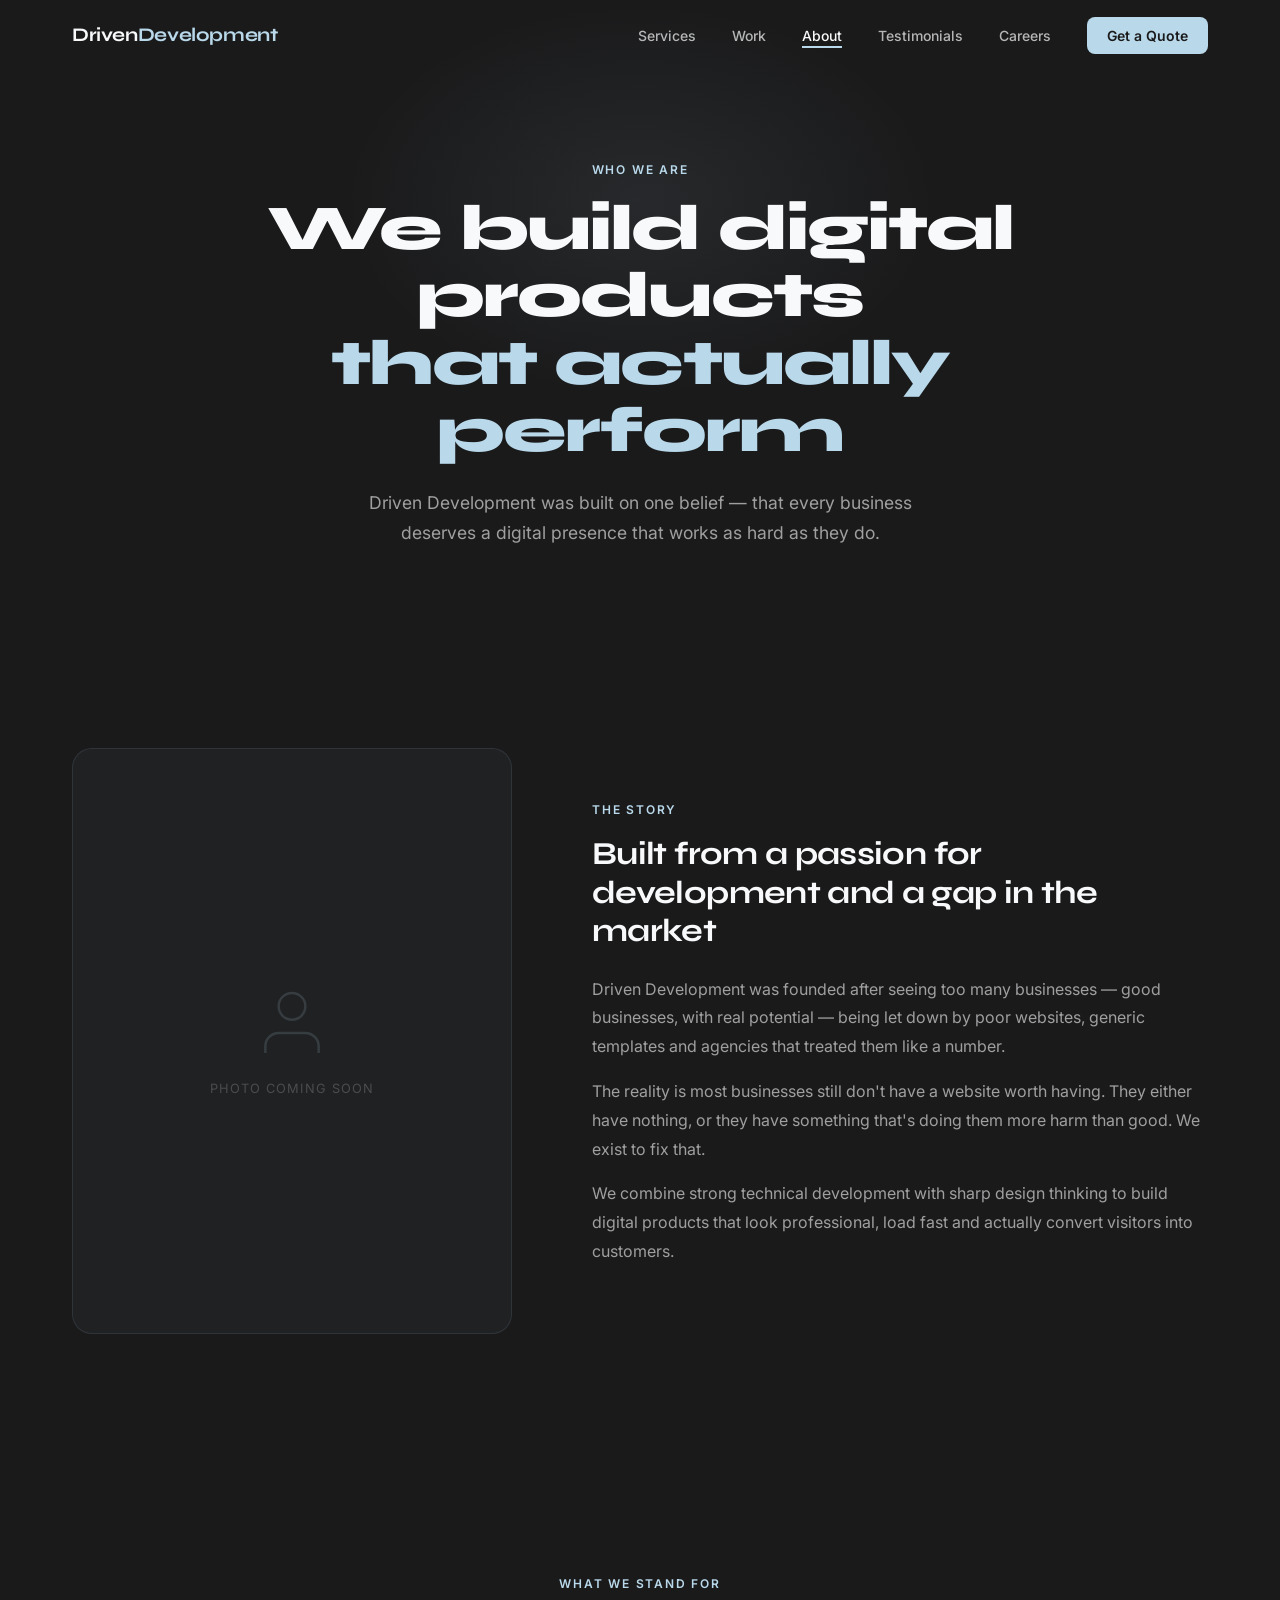
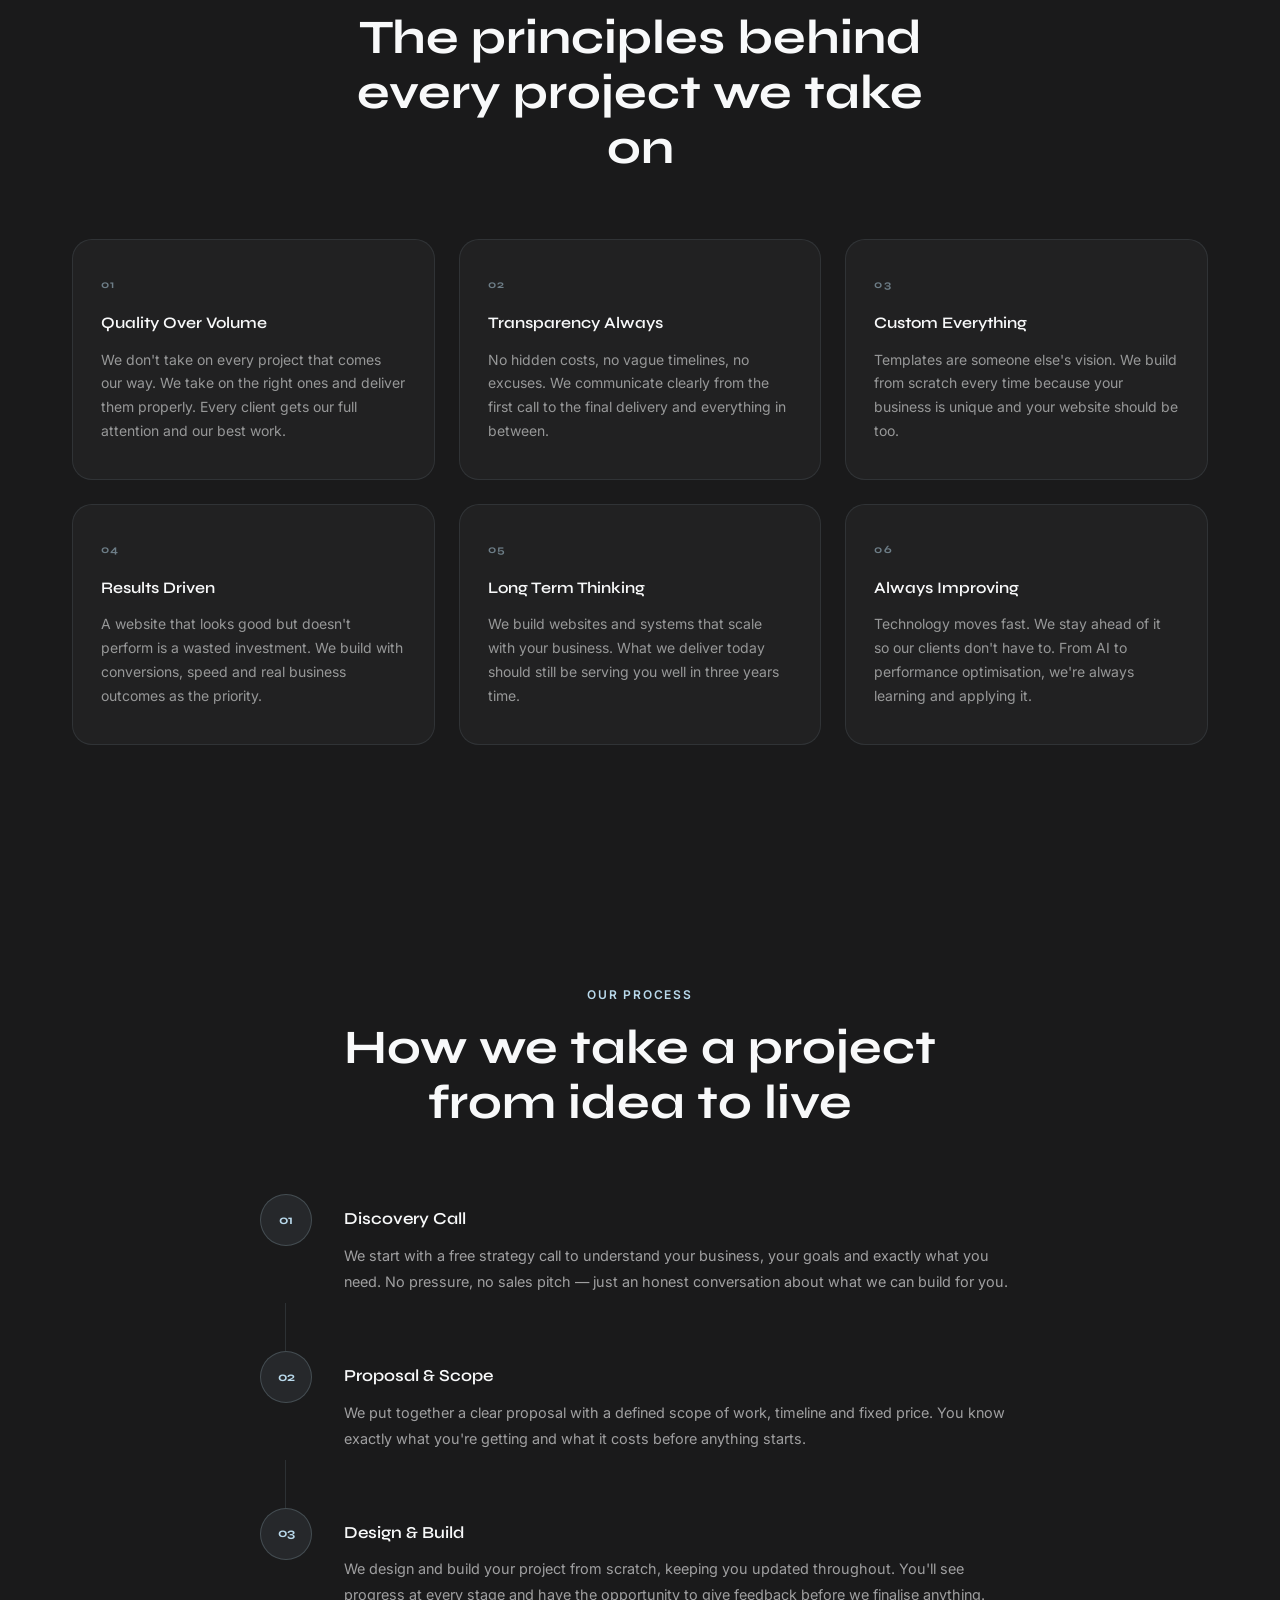
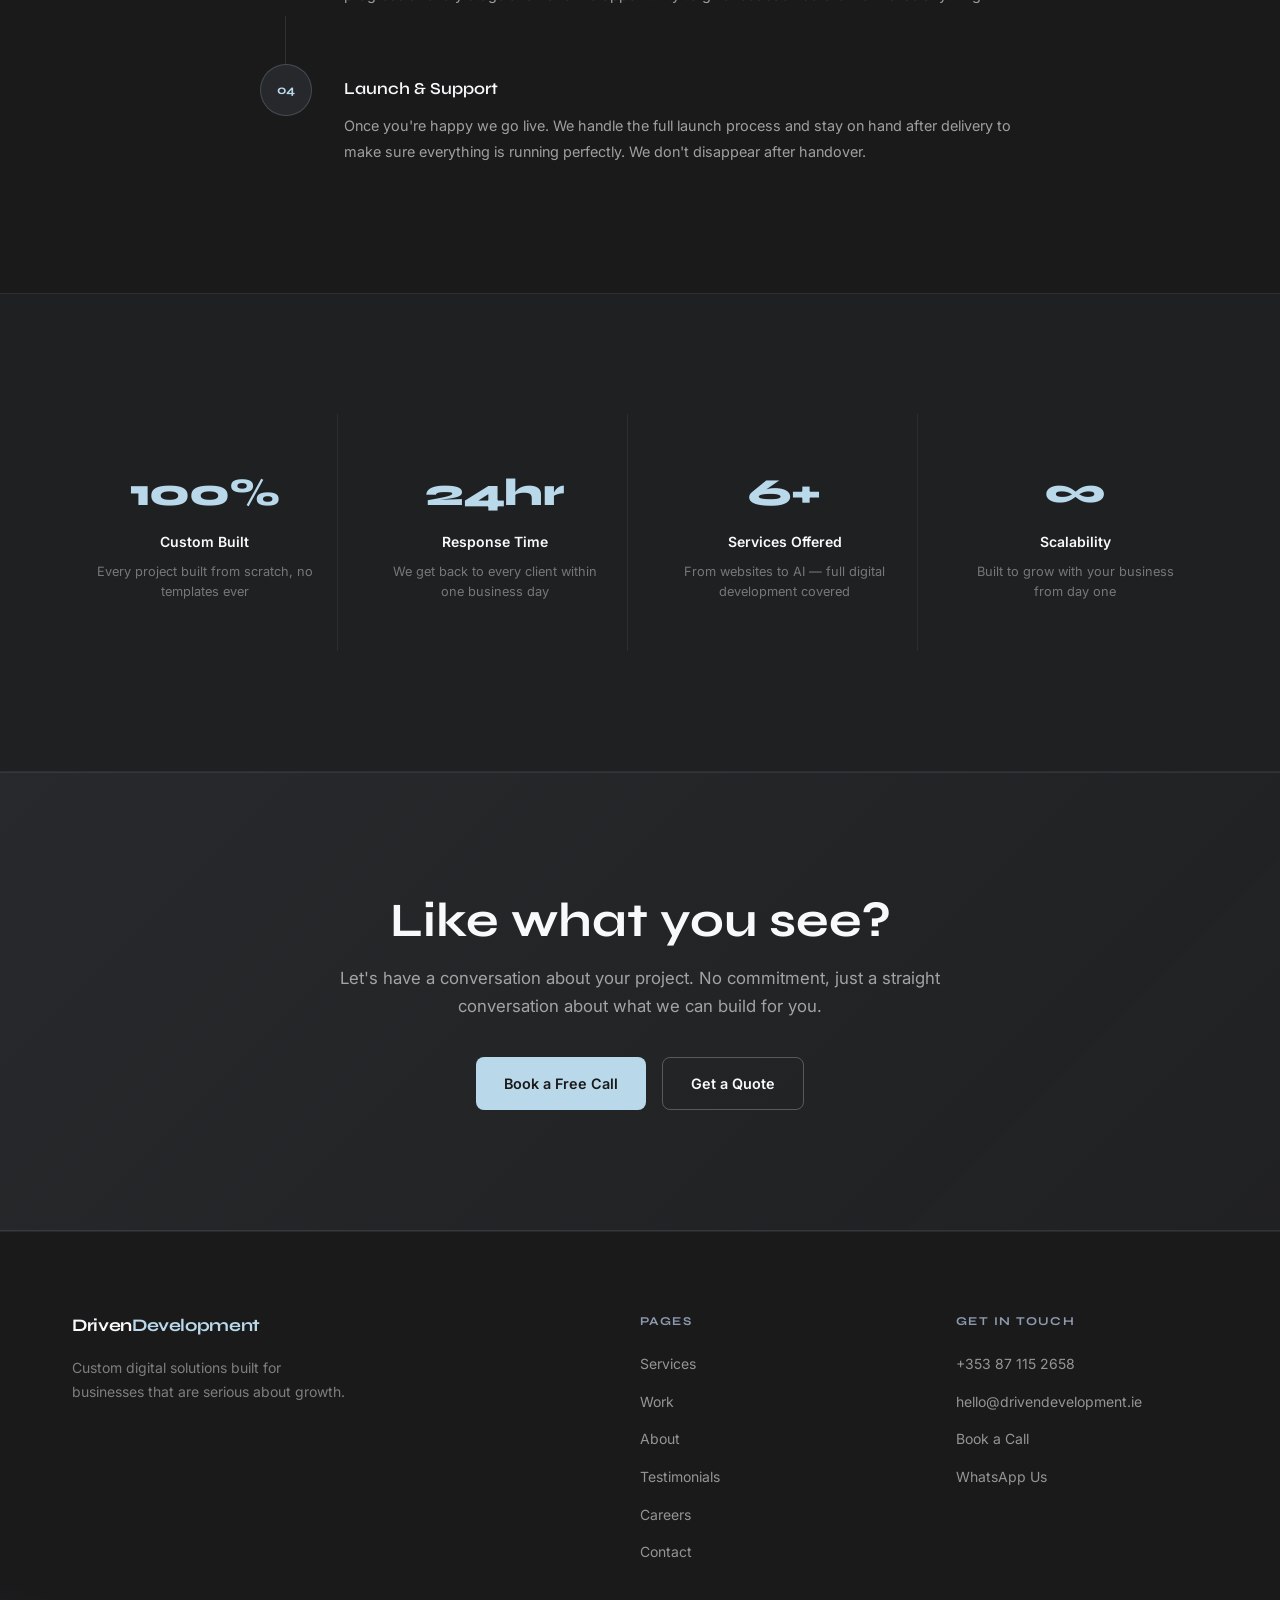
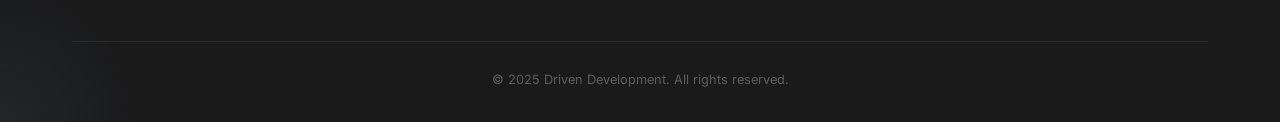
==== pages/about.html @ 858a8270 "Add all inner pages — services, work, about, testimonials, careers, contact" ====
<!DOCTYPE html>
<html lang="en">
<head>
  <meta charset="UTF-8" />
  <meta name="viewport" content="width=device-width, initial-scale=1.0" />
  <meta name="description" content="About Driven Development — Who we are, what we stand for and how we work." />
  <title>About — Driven Development</title>
  <link rel="stylesheet" href="../style.css" />
  <link rel="stylesheet" href="../pages/pages.css" />
  <link rel="preconnect" href="https://fonts.googleapis.com" />
  <link rel="preconnect" href="https://fonts.gstatic.com" crossorigin />
  <link href="https://fonts.googleapis.com/css2?family=Inter:wght@300;400;500;600;700;800;900&family=Syne:wght@400;500;600;700;800&display=swap" rel="stylesheet" />
</head>
<body>

  <!-- NAVIGATION -->
  <nav class="nav" id="nav">
    <div class="nav__inner">
      <a href="../index.html" class="nav__logo">
        <span class="logo__driven">Driven</span><span class="logo__dev">Development</span>
      </a>
      <ul class="nav__links" id="navLinks">
        <li><a href="services.html">Services</a></li>
        <li><a href="work.html">Work</a></li>
        <li><a href="about.html" class="nav__active">About</a></li>
        <li><a href="testimonials.html">Testimonials</a></li>
        <li><a href="careers.html">Careers</a></li>
        <li><a href="contact.html" class="nav__cta">Get a Quote</a></li>
      </ul>
      <button class="nav__burger" id="burger" aria-label="Open menu">
        <span></span><span></span><span></span>
      </button>
    </div>
  </nav>

  <!-- PAGE HERO -->
  <section class="page-hero">
    <div class="container">
      <div class="page-hero__inner">
        <p class="section__label">Who We Are</p>
        <h1 class="page-hero__title">We build digital products<br /><span class="hero__accent">that actually perform</span></h1>
        <p class="page-hero__sub">Driven Development was built on one belief — that every business deserves a digital presence that works as hard as they do.</p>
      </div>
    </div>
  </section>

  <!-- STORY SECTION -->
  <section class="about-story section">
    <div class="container">
      <div class="about-story__inner">
        <div class="about-story__left">
          <div class="about-story__photo">
            <div class="about-photo__placeholder">
              <svg viewBox="0 0 24 24" fill="none" stroke="currentColor" stroke-width="0.75"><path d="M20 21v-2a4 4 0 0 0-4-4H8a4 4 0 0 0-4 4v2"/><circle cx="12" cy="7" r="4"/></svg>
              <span>Photo Coming Soon</span>
            </div>
          </div>
        </div>
        <div class="about-story__right">
          <p class="section__label">The Story</p>
          <h2 class="about-story__title">Built from a passion for development and a gap in the market</h2>
          <p class="about-story__body">Driven Development was founded after seeing too many businesses — good businesses, with real potential — being let down by poor websites, generic templates and agencies that treated them like a number.</p>
          <p class="about-story__body">The reality is most businesses still don't have a website worth having. They either have nothing, or they have something that's doing them more harm than good. We exist to fix that.</p>
          <p class="about-story__body">We combine strong technical development with sharp design thinking to build digital products that look professional, load fast and actually convert visitors into customers.</p>
        </div>
      </div>
    </div>
  </section>

  <!-- VALUES -->
  <section class="about-values section">
    <div class="container">
      <div class="section__header">
        <p class="section__label">What We Stand For</p>
        <h2 class="section__title">The principles behind every project we take on</h2>
      </div>
      <div class="values__grid">
        <div class="value__card">
          <div class="value__num">01</div>
          <h3>Quality Over Volume</h3>
          <p>We don't take on every project that comes our way. We take on the right ones and deliver them properly. Every client gets our full attention and our best work.</p>
        </div>
        <div class="value__card">
          <div class="value__num">02</div>
          <h3>Transparency Always</h3>
          <p>No hidden costs, no vague timelines, no excuses. We communicate clearly from the first call to the final delivery and everything in between.</p>
        </div>
        <div class="value__card">
          <div class="value__num">03</div>
          <h3>Custom Everything</h3>
          <p>Templates are someone else's vision. We build from scratch every time because your business is unique and your website should be too.</p>
        </div>
        <div class="value__card">
          <div class="value__num">04</div>
          <h3>Results Driven</h3>
          <p>A website that looks good but doesn't perform is a wasted investment. We build with conversions, speed and real business outcomes as the priority.</p>
        </div>
        <div class="value__card">
          <div class="value__num">05</div>
          <h3>Long Term Thinking</h3>
          <p>We build websites and systems that scale with your business. What we deliver today should still be serving you well in three years time.</p>
        </div>
        <div class="value__card">
          <div class="value__num">06</div>
          <h3>Always Improving</h3>
          <p>Technology moves fast. We stay ahead of it so our clients don't have to. From AI to performance optimisation, we're always learning and applying it.</p>
        </div>
      </div>
    </div>
  </section>

  <!-- HOW WE WORK -->
  <section class="how-we-work section">
    <div class="container">
      <div class="section__header">
        <p class="section__label">Our Process</p>
        <h2 class="section__title">How we take a project from idea to live</h2>
      </div>
      <div class="process__steps">
        <div class="process__step">
          <div class="process__step-num">01</div>
          <div class="process__step-content">
            <h3>Discovery Call</h3>
            <p>We start with a free strategy call to understand your business, your goals and exactly what you need. No pressure, no sales pitch — just an honest conversation about what we can build for you.</p>
          </div>
        </div>
        <div class="process__connector"></div>
        <div class="process__step">
          <div class="process__step-num">02</div>
          <div class="process__step-content">
            <h3>Proposal & Scope</h3>
            <p>We put together a clear proposal with a defined scope of work, timeline and fixed price. You know exactly what you're getting and what it costs before anything starts.</p>
          </div>
        </div>
        <div class="process__connector"></div>
        <div class="process__step">
          <div class="process__step-num">03</div>
          <div class="process__step-content">
            <h3>Design & Build</h3>
            <p>We design and build your project from scratch, keeping you updated throughout. You'll see progress at every stage and have the opportunity to give feedback before we finalise anything.</p>
          </div>
        </div>
        <div class="process__connector"></div>
        <div class="process__step">
          <div class="process__step-num">04</div>
          <div class="process__step-content">
            <h3>Launch & Support</h3>
            <p>Once you're happy we go live. We handle the full launch process and stay on hand after delivery to make sure everything is running perfectly. We don't disappear after handover.</p>
          </div>
        </div>
      </div>
    </div>
  </section>

  <!-- STATS -->
  <section class="about-stats section">
    <div class="container">
      <div class="stats__grid">
        <div class="stat__card">
          <div class="stat__num">100%</div>
          <div class="stat__label">Custom Built</div>
          <p>Every project built from scratch, no templates ever</p>
        </div>
        <div class="stat__card">
          <div class="stat__num">24hr</div>
          <div class="stat__label">Response Time</div>
          <p>We get back to every client within one business day</p>
        </div>
        <div class="stat__card">
          <div class="stat__num">6+</div>
          <div class="stat__label">Services Offered</div>
          <p>From websites to AI — full digital development covered</p>
        </div>
        <div class="stat__card">
          <div class="stat__num">∞</div>
          <div class="stat__label">Scalability</div>
          <p>Built to grow with your business from day one</p>
        </div>
      </div>
    </div>
  </section>

  <!-- CTA BANNER -->
  <section class="cta-banner">
    <div class="container">
      <div class="cta-banner__inner">
        <h2>Like what you see?</h2>
        <p>Let's have a conversation about your project. No commitment, just a straight conversation about what we can build for you.</p>
        <div class="cta-banner__actions">
          <a href="https://calendly.com/callumbyrne250906/strategy-call" target="_blank" class="btn btn--primary">Book a Free Call</a>
          <a href="contact.html" class="btn btn--ghost">Get a Quote</a>
        </div>
      </div>
    </div>
  </section>

  <!-- FOOTER -->
  <footer class="footer">
    <div class="container">
      <div class="footer__inner">
        <div class="footer__brand">
          <a href="../index.html" class="nav__logo">
            <span class="logo__driven">Driven</span><span class="logo__dev">Development</span>
          </a>
          <p>Custom digital solutions built for businesses that are serious about growth.</p>
        </div>
        <div class="footer__links">
          <h4>Pages</h4>
          <ul>
            <li><a href="services.html">Services</a></li>
            <li><a href="work.html">Work</a></li>
            <li><a href="about.html">About</a></li>
            <li><a href="testimonials.html">Testimonials</a></li>
            <li><a href="careers.html">Careers</a></li>
            <li><a href="contact.html">Contact</a></li>
          </ul>
        </div>
        <div class="footer__contact">
          <h4>Get In Touch</h4>
          <ul>
            <li><a href="tel:+353871152658">+353 87 115 2658</a></li>
            <li><a href="mailto:hello@drivendevelopment.ie">hello@drivendevelopment.ie</a></li>
            <li><a href="https://calendly.com/callumbyrne250906/strategy-call" target="_blank">Book a Call</a></li>
            <li><a href="https://wa.me/353871152658" target="_blank">WhatsApp Us</a></li>
          </ul>
        </div>
      </div>
      <div class="footer__bottom">
        <p>© 2025 Driven Development. All rights reserved.</p>
      </div>
    </div>
  </footer>

  <script src="../script.js"></script>
  <script src="../pages/pages.js"></script>
</body>
</html>
---- style.css ----
/* ============================================
   DRIVEN DEVELOPMENT — MAIN STYLESHEET
   ============================================ */

/* --- RESET & BASE --- */
*, *::before, *::after {
  margin: 0;
  padding: 0;
  box-sizing: border-box;
}

:root {
  --carbon: #1A1A1B;
  --pale-sky: #B9D9EB;
  --lavender: #8E9AAF;
  --cream: #F2E8CF;
  --snow: #F8F9FA;
  --font-main: 'Inter', sans-serif;
  --font-display: 'Syne', sans-serif;
  --transition: 0.3s ease;
  --radius: 12px;
  --radius-lg: 20px;
}

html {
  scroll-behavior: smooth;
  font-size: 16px;
}

body {
  font-family: var(--font-main);
  background-color: var(--carbon);
  color: var(--snow);
  overflow-x: hidden;
  line-height: 1.6;
}

a {
  text-decoration: none;
  color: inherit;
}

ul {
  list-style: none;
}

img {
  max-width: 100%;
  display: block;
}

/* --- UTILITY --- */
.container {
  max-width: 1200px;
  margin: 0 auto;
  padding: 0 2rem;
}

.section {
  padding: 120px 0;
}

.section__header {
  text-align: center;
  margin-bottom: 64px;
}

.section__label {
  font-family: var(--font-main);
  font-size: 0.75rem;
  font-weight: 600;
  letter-spacing: 0.15em;
  text-transform: uppercase;
  color: var(--pale-sky);
  margin-bottom: 16px;
}

.section__title {
  font-family: var(--font-display);
  font-size: clamp(2rem, 4vw, 3rem);
  font-weight: 700;
  color: var(--snow);
  max-width: 640px;
  margin: 0 auto;
  line-height: 1.15;
}

/* --- BUTTONS --- */
.btn {
  display: inline-flex;
  align-items: center;
  gap: 8px;
  padding: 14px 28px;
  border-radius: 8px;
  font-family: var(--font-main);
  font-size: 0.9rem;
  font-weight: 600;
  cursor: pointer;
  transition: all var(--transition);
  border: none;
  white-space: nowrap;
}

.btn--primary {
  background: var(--pale-sky);
  color: var(--carbon);
}

.btn--primary:hover {
  background: var(--snow);
  transform: translateY(-2px);
}

.btn--ghost {
  background: transparent;
  color: var(--snow);
  border: 1.5px solid rgba(248, 249, 250, 0.25);
}

.btn--ghost:hover {
  border-color: var(--pale-sky);
  color: var(--pale-sky);
  transform: translateY(-2px);
}

/* ============================================
   NAVIGATION
   ============================================ */
.nav {
  position: fixed;
  top: 0;
  left: 0;
  right: 0;
  z-index: 1000;
  padding: 20px 0;
  transition: all var(--transition);
}

.nav.scrolled {
  background: rgba(26, 26, 27, 0.92);
  backdrop-filter: blur(20px);
  -webkit-backdrop-filter: blur(20px);
  border-bottom: 1px solid rgba(185, 217, 235, 0.08);
  padding: 14px 0;
}

.nav__inner {
  max-width: 1200px;
  margin: 0 auto;
  padding: 0 2rem;
  display: flex;
  align-items: center;
  justify-content: space-between;
}

.nav__logo {
  font-family: var(--font-display);
  font-size: 1.2rem;
  font-weight: 700;
  letter-spacing: -0.02em;
}

.logo__driven {
  color: var(--snow);
}

.logo__dev {
  color: var(--pale-sky);
}

.nav__links {
  display: flex;
  align-items: center;
  gap: 36px;
}

.nav__links a {
  font-size: 0.875rem;
  font-weight: 500;
  color: rgba(248, 249, 250, 0.7);
  transition: color var(--transition);
  position: relative;
}

.nav__links a::after {
  content: '';
  position: absolute;
  bottom: -4px;
  left: 0;
  width: 0;
  height: 1.5px;
  background: var(--pale-sky);
  transition: width var(--transition);
}

.nav__links a:hover {
  color: var(--snow);
}

.nav__links a:hover::after {
  width: 100%;
}

.nav__cta {
  background: var(--pale-sky) !important;
  color: var(--carbon) !important;
  padding: 10px 20px;
  border-radius: 8px;
  font-weight: 600 !important;
}

.nav__cta::after {
  display: none !important;
}

.nav__cta:hover {
  background: var(--snow) !important;
  color: var(--carbon) !important;
}

.nav__burger {
  display: none;
  flex-direction: column;
  gap: 5px;
  background: none;
  border: none;
  cursor: pointer;
  padding: 4px;
}

.nav__burger span {
  display: block;
  width: 24px;
  height: 2px;
  background: var(--snow);
  transition: all var(--transition);
  border-radius: 2px;
}

/* ============================================
   HERO
   ============================================ */
.hero {
  min-height: 100vh;
  display: grid;
  grid-template-columns: 1fr 1fr;
  align-items: center;
  gap: 80px;
  max-width: 1200px;
  margin: 0 auto;
  padding: 140px 2rem 100px;
}

.hero__tag {
  display: inline-flex;
  align-items: center;
  gap: 8px;
  font-size: 0.75rem;
  font-weight: 600;
  letter-spacing: 0.12em;
  text-transform: uppercase;
  color: var(--pale-sky);
  background: rgba(185, 217, 235, 0.08);
  border: 1px solid rgba(185, 217, 235, 0.2);
  padding: 8px 16px;
  border-radius: 100px;
  margin-bottom: 28px;
}

.hero__heading {
  font-family: var(--font-display);
  font-size: clamp(3rem, 6vw, 5.5rem);
  font-weight: 800;
  line-height: 1.0;
  letter-spacing: -0.03em;
  color: var(--snow);
  margin-bottom: 24px;
}

.hero__accent {
  color: var(--pale-sky);
}

.hero__sub {
  font-size: 1.1rem;
  color: rgba(248, 249, 250, 0.6);
  max-width: 480px;
  line-height: 1.7;
  margin-bottom: 40px;
}

.hero__actions {
  display: flex;
  gap: 16px;
  flex-wrap: wrap;
}

/* Hero Visual */
.hero__visual {
  position: relative;
  height: 500px;
  display: flex;
  align-items: center;
  justify-content: center;
}

.hero__glow {
  position: absolute;
  width: 400px;
  height: 400px;
  background: radial-gradient(circle, rgba(185, 217, 235, 0.12) 0%, transparent 70%);
  border-radius: 50%;
  top: 50%;
  left: 50%;
  transform: translate(-50%, -50%);
  animation: pulse 4s ease-in-out infinite;
}

@keyframes pulse {
  0%, 100% { transform: translate(-50%, -50%) scale(1); opacity: 0.6; }
  50% { transform: translate(-50%, -50%) scale(1.15); opacity: 1; }
}

.hero__card {
  position: absolute;
  background: rgba(248, 249, 250, 0.04);
  border: 1px solid rgba(185, 217, 235, 0.15);
  backdrop-filter: blur(20px);
  border-radius: var(--radius);
  padding: 18px 22px;
  display: flex;
  flex-direction: column;
  gap: 4px;
  animation: float 6s ease-in-out infinite;
}

.hero__card span {
  font-size: 0.72rem;
  color: var(--lavender);
  font-weight: 500;
  letter-spacing: 0.05em;
}

.hero__card strong {
  font-size: 0.95rem;
  color: var(--snow);
  font-weight: 600;
}

.hero__card--1 {
  top: 60px;
  right: 40px;
  animation-delay: 0s;
}

.hero__card--2 {
  top: 50%;
  left: 20px;
  transform: translateY(-50%);
  animation-delay: 1.5s;
}

.hero__card--3 {
  bottom: 80px;
  right: 60px;
  animation-delay: 3s;
}

@keyframes float {
  0%, 100% { transform: translateY(0px); }
  50% { transform: translateY(-12px); }
}

.hero__card--2 {
  animation-name: float2;
}

@keyframes float2 {
  0%, 100% { transform: translateY(-50%) translateX(0px); }
  50% { transform: translateY(calc(-50% - 12px)) translateX(0px); }
}

.card__dot {
  width: 8px;
  height: 8px;
  border-radius: 50%;
  margin-bottom: 4px;
}

.card__dot--green { background: #4ade80; box-shadow: 0 0 8px rgba(74, 222, 128, 0.6); }
.card__dot--blue { background: var(--pale-sky); box-shadow: 0 0 8px rgba(185, 217, 235, 0.6); }
.card__dot--cream { background: var(--cream); box-shadow: 0 0 8px rgba(242, 232, 207, 0.6); }

/* ============================================
   MARQUEE
   ============================================ */
.marquee {
  background: rgba(185, 217, 235, 0.05);
  border-top: 1px solid rgba(185, 217, 235, 0.1);
  border-bottom: 1px solid rgba(185, 217, 235, 0.1);
  padding: 18px 0;
  overflow: hidden;
  white-space: nowrap;
}

.marquee__track {
  display: inline-flex;
  gap: 32px;
  animation: marquee 30s linear infinite;
}

.marquee__track span {
  font-size: 0.8rem;
  font-weight: 500;
  letter-spacing: 0.1em;
  text-transform: uppercase;
  color: var(--lavender);
}

@keyframes marquee {
  from { transform: translateX(0); }
  to { transform: translateX(-50%); }
}

/* ============================================
   SERVICES OVERVIEW
   ============================================ */
.services__grid {
  display: grid;
  grid-template-columns: repeat(3, 1fr);
  gap: 24px;
}

.service__card {
  background: rgba(248, 249, 250, 0.03);
  border: 1px solid rgba(185, 217, 235, 0.1);
  border-radius: var(--radius-lg);
  padding: 36px 28px;
  transition: all var(--transition);
  cursor: default;
}

.service__card:hover {
  background: rgba(185, 217, 235, 0.06);
  border-color: rgba(185, 217, 235, 0.25);
  transform: translateY(-4px);
}

.service__icon {
  width: 48px;
  height: 48px;
  color: var(--pale-sky);
  margin-bottom: 20px;
}

.service__icon svg {
  width: 100%;
  height: 100%;
}

.service__card h3 {
  font-family: var(--font-display);
  font-size: 1.05rem;
  font-weight: 600;
  color: var(--snow);
  margin-bottom: 12px;
}

.service__card p {
  font-size: 0.875rem;
  color: rgba(248, 249, 250, 0.55);
  line-height: 1.7;
  margin-bottom: 20px;
}

.service__link {
  font-size: 0.8rem;
  font-weight: 600;
  color: var(--pale-sky);
  letter-spacing: 0.05em;
  transition: gap var(--transition);
}

.service__link:hover {
  color: var(--snow);
}

/* ============================================
   WHY US
   ============================================ */
.why {
  background: rgba(185, 217, 235, 0.03);
  border-top: 1px solid rgba(185, 217, 235, 0.08);
  border-bottom: 1px solid rgba(185, 217, 235, 0.08);
}

.why__inner {
  display: grid;
  grid-template-columns: 1fr 1fr;
  gap: 100px;
  align-items: center;
}

.why__left .section__label {
  text-align: left;
}

.why__left .section__title {
  text-align: left;
  margin: 0 0 24px;
}

.why__body {
  font-size: 1rem;
  color: rgba(248, 249, 250, 0.6);
  line-height: 1.8;
  margin-bottom: 36px;
}

.why__item {
  display: flex;
  gap: 24px;
  align-items: flex-start;
  margin-bottom: 40px;
}

.why__item:last-child {
  margin-bottom: 0;
}

.why__num {
  font-family: var(--font-display);
  font-size: 0.75rem;
  font-weight: 700;
  color: var(--pale-sky);
  letter-spacing: 0.1em;
  opacity: 0.6;
  padding-top: 4px;
  min-width: 28px;
}

.why__item h4 {
  font-family: var(--font-display);
  font-size: 1rem;
  font-weight: 600;
  color: var(--snow);
  margin-bottom: 8px;
}

.why__item p {
  font-size: 0.875rem;
  color: rgba(248, 249, 250, 0.55);
  line-height: 1.7;
}

/* ============================================
   WORK PREVIEW
   ============================================ */
.work__grid {
  display: grid;
  grid-template-columns: 1.5fr 1fr;
  grid-template-rows: auto auto;
  gap: 20px;
}

.work__item {
  position: relative;
  border-radius: var(--radius-lg);
  overflow: hidden;
  cursor: pointer;
  background: rgba(248, 249, 250, 0.03);
  border: 1px solid rgba(185, 217, 235, 0.1);
  min-height: 280px;
  transition: all var(--transition);
}

.work__item--large {
  grid-row: span 2;
  min-height: 580px;
}

.work__placeholder {
  width: 100%;
  height: 100%;
  display: flex;
  flex-direction: column;
  align-items: center;
  justify-content: center;
  gap: 8px;
  padding: 40px;
  min-height: inherit;
}

.work__placeholder span {
  font-family: var(--font-display);
  font-size: 1.2rem;
  font-weight: 600;
  color: rgba(248, 249, 250, 0.3);
}

.work__placeholder p {
  font-size: 0.8rem;
  color: rgba(248, 249, 250, 0.2);
}

.work__overlay {
  position: absolute;
  bottom: 0;
  left: 0;
  right: 0;
  padding: 28px;
  background: linear-gradient(to top, rgba(26, 26, 27, 0.95), transparent);
  transform: translateY(100%);
  transition: transform var(--transition);
}

.work__item:hover .work__overlay {
  transform: translateY(0);
}

.work__item:hover {
  border-color: rgba(185, 217, 235, 0.25);
}

.work__overlay h3 {
  font-family: var(--font-display);
  font-size: 1.1rem;
  font-weight: 700;
  color: var(--snow);
  margin-bottom: 4px;
}

.work__overlay p {
  font-size: 0.8rem;
  color: var(--pale-sky);
}

.work__cta {
  text-align: center;
  margin-top: 48px;
}

/* ============================================
   TESTIMONIALS STRIP
   ============================================ */
.testimonials__grid {
  display: grid;
  grid-template-columns: repeat(3, 1fr);
  gap: 24px;
}

.testimonial__card {
  background: rgba(248, 249, 250, 0.03);
  border: 1px solid rgba(185, 217, 235, 0.1);
  border-radius: var(--radius-lg);
  padding: 36px 28px;
  transition: all var(--transition);
}

.testimonial__card:hover {
  background: rgba(185, 217, 235, 0.05);
  border-color: rgba(185, 217, 235, 0.2);
  transform: translateY(-4px);
}

.testimonial__stars {
  color: var(--cream);
  font-size: 1rem;
  letter-spacing: 2px;
  margin-bottom: 16px;
}

.testimonial__card p {
  font-size: 0.9rem;
  color: rgba(248, 249, 250, 0.7);
  line-height: 1.8;
  margin-bottom: 24px;
  font-style: italic;
}

.testimonial__author {
  display: flex;
  align-items: center;
  gap: 14px;
}

.author__avatar {
  width: 42px;
  height: 42px;
  border-radius: 50%;
  background: rgba(185, 217, 235, 0.15);
  border: 1px solid rgba(185, 217, 235, 0.2);
  display: flex;
  align-items: center;
  justify-content: center;
  font-size: 0.75rem;
  font-weight: 700;
  color: var(--pale-sky);
  flex-shrink: 0;
}

.testimonial__author strong {
  display: block;
  font-size: 0.875rem;
  color: var(--snow);
  font-weight: 600;
}

.testimonial__author span {
  font-size: 0.775rem;
  color: var(--lavender);
}

/* ============================================
   CTA BANNER
   ============================================ */
.cta-banner {
  padding: 120px 0;
  background: linear-gradient(135deg, rgba(185, 217, 235, 0.08) 0%, rgba(142, 154, 175, 0.05) 100%);
  border-top: 1px solid rgba(185, 217, 235, 0.1);
  border-bottom: 1px solid rgba(185, 217, 235, 0.1);
}

.cta-banner__inner {
  text-align: center;
  max-width: 600px;
  margin: 0 auto;
}

.cta-banner__inner h2 {
  font-family: var(--font-display);
  font-size: clamp(2rem, 4vw, 3rem);
  font-weight: 700;
  color: var(--snow);
  margin-bottom: 16px;
  line-height: 1.15;
}

.cta-banner__inner p {
  font-size: 1.05rem;
  color: rgba(248, 249, 250, 0.6);
  margin-bottom: 36px;
  line-height: 1.7;
}

.cta-banner__actions {
  display: flex;
  gap: 16px;
  justify-content: center;
  flex-wrap: wrap;
}

/* ============================================
   FOOTER
   ============================================ */
.footer {
  padding: 80px 0 32px;
  border-top: 1px solid rgba(185, 217, 235, 0.08);
}

.footer__inner {
  display: grid;
  grid-template-columns: 2fr 1fr 1fr;
  gap: 64px;
  margin-bottom: 64px;
}

.footer__brand p {
  font-size: 0.875rem;
  color: rgba(248, 249, 250, 0.45);
  line-height: 1.7;
  margin-top: 16px;
  max-width: 280px;
}

.footer__brand .nav__logo {
  font-size: 1.1rem;
}

.footer__links h4,
.footer__contact h4 {
  font-family: var(--font-display);
  font-size: 0.75rem;
  font-weight: 700;
  letter-spacing: 0.12em;
  text-transform: uppercase;
  color: var(--lavender);
  margin-bottom: 20px;
}

.footer__links ul li,
.footer__contact ul li {
  margin-bottom: 12px;
}

.footer__links ul a,
.footer__contact ul a {
  font-size: 0.875rem;
  color: rgba(248, 249, 250, 0.55);
  transition: color var(--transition);
}

.footer__links ul a:hover,
.footer__contact ul a:hover {
  color: var(--pale-sky);
}

.footer__bottom {
  border-top: 1px solid rgba(185, 217, 235, 0.08);
  padding-top: 28px;
  text-align: center;
}

.footer__bottom p {
  font-size: 0.8rem;
  color: rgba(248, 249, 250, 0.3);
}

/* ============================================
   SCROLL ANIMATIONS
   ============================================ */
.reveal {
  opacity: 0;
  transform: translateY(30px);
  transition: opacity 0.7s ease, transform 0.7s ease;
}

.reveal.visible {
  opacity: 1;
  transform: translateY(0);
}

/* ============================================
   RESPONSIVE
   ============================================ */
@media (max-width: 1024px) {
  .services__grid {
    grid-template-columns: repeat(2, 1fr);
  }

  .why__inner {
    gap: 60px;
  }
}

@media (max-width: 768px) {
  .section {
    padding: 80px 0;
  }

  .nav__links {
    display: none;
    position: fixed;
    top: 0;
    left: 0;
    right: 0;
    bottom: 0;
    background: var(--carbon);
    flex-direction: column;
    align-items: center;
    justify-content: center;
    gap: 32px;
    z-index: 999;
  }

  .nav__links.open {
    display: flex;
  }

  .nav__links a {
    font-size: 1.2rem;
  }

  .nav__burger {
    display: flex;
    z-index: 1001;
  }

  .hero {
    grid-template-columns: 1fr;
    padding: 120px 2rem 80px;
    gap: 60px;
    text-align: center;
  }

  .hero__sub {
    margin: 0 auto 40px;
  }

  .hero__actions {
    justify-content: center;
  }

  .hero__visual {
    height: 300px;
  }

  .services__grid {
    grid-template-columns: 1fr;
  }

  .why__inner {
    grid-template-columns: 1fr;
    gap: 60px;
  }

  .work__grid {
    grid-template-columns: 1fr;
  }

  .work__item--large {
    grid-row: span 1;
    min-height: 280px;
  }

  .testimonials__grid {
    grid-template-columns: 1fr;
  }

  .footer__inner {
    grid-template-columns: 1fr;
    gap: 40px;
  }
}

@media (max-width: 480px) {
  .hero__heading {
    font-size: 2.8rem;
  }

  .hero__card {
    display: none;
  }

  .hero__card--1 {
    display: flex;
    top: 20px;
    right: 10px;
  }
}
---- pages/pages.css ----
/* ============================================
   DRIVEN DEVELOPMENT — PAGES STYLESHEET
   ============================================ */

/* --- PAGE HERO --- */
.page-hero {
  padding: 160px 0 80px;
  text-align: center;
  position: relative;
  overflow: hidden;
}

.page-hero::before {
  content: '';
  position: absolute;
  top: 0;
  left: 50%;
  transform: translateX(-50%);
  width: 600px;
  height: 400px;
  background: radial-gradient(ellipse, rgba(185, 217, 235, 0.08) 0%, transparent 70%);
  pointer-events: none;
}

.page-hero__inner {
  position: relative;
  z-index: 1;
  max-width: 760px;
  margin: 0 auto;
}

.page-hero__title {
  font-family: var(--font-display);
  font-size: clamp(2.5rem, 5vw, 4.5rem);
  font-weight: 800;
  line-height: 1.05;
  letter-spacing: -0.03em;
  color: var(--snow);
  margin: 16px 0 24px;
}

.page-hero__sub {
  font-size: 1.1rem;
  color: rgba(248, 249, 250, 0.6);
  line-height: 1.7;
  max-width: 580px;
  margin: 0 auto;
}

/* --- NAV ACTIVE STATE --- */
.nav__active {
  color: var(--snow) !important;
}

.nav__active::after {
  width: 100% !important;
}

/* ============================================
   SERVICES PAGE
   ============================================ */
.service-detail__inner {
  display: grid;
  grid-template-columns: 1fr 1fr;
  gap: 100px;
  align-items: center;
}

.service-detail__inner--reverse {
  direction: rtl;
}

.service-detail__inner--reverse > * {
  direction: ltr;
}

.service-detail__title {
  font-family: var(--font-display);
  font-size: clamp(1.8rem, 3vw, 2.6rem);
  font-weight: 700;
  color: var(--snow);
  margin: 12px 0 20px;
  line-height: 1.15;
  letter-spacing: -0.02em;
}

.service-detail__body {
  font-size: 1rem;
  color: rgba(248, 249, 250, 0.6);
  line-height: 1.8;
  margin-bottom: 16px;
}

.service-detail__list {
  list-style: none;
  margin: 24px 0 36px;
}

.service-detail__list li {
  font-size: 0.9rem;
  color: rgba(248, 249, 250, 0.7);
  padding: 10px 0;
  border-bottom: 1px solid rgba(185, 217, 235, 0.08);
  display: flex;
  align-items: center;
  gap: 12px;
}

.service-detail__list li::before {
  content: '';
  width: 6px;
  height: 6px;
  border-radius: 50%;
  background: var(--pale-sky);
  flex-shrink: 0;
}

.service-detail__right {
  display: flex;
  align-items: center;
  justify-content: center;
}

.service-detail__visual {
  position: relative;
  width: 360px;
  height: 360px;
  display: flex;
  align-items: center;
  justify-content: center;
  background: rgba(185, 217, 235, 0.03);
  border: 1px solid rgba(185, 217, 235, 0.1);
  border-radius: var(--radius-lg);
}

.visual__icon {
  width: 120px;
  height: 120px;
  color: rgba(185, 217, 235, 0.25);
}

.visual__icon svg {
  width: 100%;
  height: 100%;
}

.visual__tag {
  position: absolute;
  background: rgba(26, 26, 27, 0.9);
  border: 1px solid rgba(185, 217, 235, 0.15);
  backdrop-filter: blur(20px);
  border-radius: var(--radius);
  padding: 14px 18px;
  display: flex;
  flex-direction: column;
  gap: 4px;
  min-width: 160px;
}

.visual__tag span {
  font-size: 0.7rem;
  color: var(--lavender);
  font-weight: 500;
  letter-spacing: 0.05em;
}

.visual__tag strong {
  font-size: 0.875rem;
  color: var(--snow);
  font-weight: 600;
}

.visual__tag--top {
  top: -20px;
  right: -20px;
}

.visual__tag--bottom {
  bottom: -20px;
  left: -20px;
}

.section-divider {
  height: 1px;
  background: rgba(185, 217, 235, 0.08);
  max-width: 1200px;
  margin: 0 auto;
}

/* ============================================
   WORK PAGE
   ============================================ */
.work-filter {
  padding: 0 0 48px;
}

.filter__tabs {
  display: flex;
  gap: 12px;
  flex-wrap: wrap;
}

.filter__btn {
  padding: 10px 22px;
  border-radius: 100px;
  font-family: var(--font-main);
  font-size: 0.85rem;
  font-weight: 500;
  cursor: pointer;
  transition: all var(--transition);
  border: 1.5px solid rgba(185, 217, 235, 0.15);
  background: transparent;
  color: rgba(248, 249, 250, 0.55);
}

.filter__btn:hover {
  border-color: rgba(185, 217, 235, 0.35);
  color: var(--snow);
}

.filter__btn.active {
  background: var(--pale-sky);
  border-color: var(--pale-sky);
  color: var(--carbon);
}

.projects__grid {
  display: grid;
  grid-template-columns: repeat(3, 1fr);
  gap: 28px;
}

.project__card {
  background: rgba(248, 249, 250, 0.03);
  border: 1px solid rgba(185, 217, 235, 0.1);
  border-radius: var(--radius-lg);
  overflow: hidden;
  transition: all var(--transition);
}

.project__card:hover {
  border-color: rgba(185, 217, 235, 0.25);
  transform: translateY(-4px);
}

.project__card.hidden {
  display: none;
}

.project__visual {
  position: relative;
  height: 220px;
  overflow: hidden;
}

.project__placeholder {
  width: 100%;
  height: 100%;
  display: flex;
  flex-direction: column;
  align-items: center;
  justify-content: center;
  gap: 12px;
  background: rgba(185, 217, 235, 0.03);
}

.project__placeholder svg {
  width: 48px;
  height: 48px;
  color: rgba(185, 217, 235, 0.2);
}

.project__placeholder span {
  font-size: 0.8rem;
  color: rgba(248, 249, 250, 0.25);
  font-weight: 500;
}

.project__overlay {
  position: absolute;
  inset: 0;
  background: rgba(26, 26, 27, 0.85);
  display: flex;
  align-items: center;
  justify-content: center;
  opacity: 0;
  transition: opacity var(--transition);
}

.project__card:hover .project__overlay {
  opacity: 1;
}

.project__info {
  padding: 24px;
}

.project__tags {
  display: flex;
  gap: 8px;
  flex-wrap: wrap;
  margin-bottom: 12px;
}

.project__tag {
  font-size: 0.7rem;
  font-weight: 600;
  letter-spacing: 0.08em;
  text-transform: uppercase;
  color: var(--pale-sky);
  background: rgba(185, 217, 235, 0.08);
  border: 1px solid rgba(185, 217, 235, 0.15);
  padding: 4px 10px;
  border-radius: 100px;
}

.project__info h3 {
  font-family: var(--font-display);
  font-size: 1.05rem;
  font-weight: 600;
  color: var(--snow);
  margin-bottom: 8px;
}

.project__info p {
  font-size: 0.85rem;
  color: rgba(248, 249, 250, 0.55);
  line-height: 1.7;
}

/* ============================================
   ABOUT PAGE
   ============================================ */
.about-story__inner {
  display: grid;
  grid-template-columns: 1fr 1.4fr;
  gap: 80px;
  align-items: center;
}

.about-story__photo {
  width: 100%;
  aspect-ratio: 3/4;
  border-radius: var(--radius-lg);
  overflow: hidden;
  background: rgba(185, 217, 235, 0.04);
  border: 1px solid rgba(185, 217, 235, 0.1);
}

.about-photo__placeholder {
  width: 100%;
  height: 100%;
  display: flex;
  flex-direction: column;
  align-items: center;
  justify-content: center;
  gap: 16px;
}

.about-photo__placeholder svg {
  width: 80px;
  height: 80px;
  color: rgba(185, 217, 235, 0.15);
}

.about-photo__placeholder span {
  font-size: 0.8rem;
  color: rgba(248, 249, 250, 0.2);
  letter-spacing: 0.08em;
  text-transform: uppercase;
}

.about-story__title {
  font-family: var(--font-display);
  font-size: clamp(1.6rem, 2.5vw, 2.2rem);
  font-weight: 700;
  color: var(--snow);
  margin: 12px 0 24px;
  line-height: 1.2;
  letter-spacing: -0.02em;
}

.about-story__body {
  font-size: 1rem;
  color: rgba(248, 249, 250, 0.6);
  line-height: 1.8;
  margin-bottom: 16px;
}

.values__grid {
  display: grid;
  grid-template-columns: repeat(3, 1fr);
  gap: 24px;
}

.value__card {
  background: rgba(248, 249, 250, 0.03);
  border: 1px solid rgba(185, 217, 235, 0.1);
  border-radius: var(--radius-lg);
  padding: 36px 28px;
  transition: all var(--transition);
}

.value__card:hover {
  background: rgba(185, 217, 235, 0.05);
  border-color: rgba(185, 217, 235, 0.2);
  transform: translateY(-4px);
}

.value__num {
  font-family: var(--font-display);
  font-size: 0.7rem;
  font-weight: 700;
  letter-spacing: 0.12em;
  color: var(--pale-sky);
  opacity: 0.5;
  margin-bottom: 16px;
}

.value__card h3 {
  font-family: var(--font-display);
  font-size: 1rem;
  font-weight: 600;
  color: var(--snow);
  margin-bottom: 12px;
}

.value__card p {
  font-size: 0.875rem;
  color: rgba(248, 249, 250, 0.55);
  line-height: 1.7;
}

.process__steps {
  max-width: 760px;
  margin: 0 auto;
}

.process__step {
  display: flex;
  gap: 32px;
  align-items: flex-start;
}

.process__step-num {
  width: 52px;
  height: 52px;
  border-radius: 50%;
  background: rgba(185, 217, 235, 0.08);
  border: 1px solid rgba(185, 217, 235, 0.2);
  display: flex;
  align-items: center;
  justify-content: center;
  font-family: var(--font-display);
  font-size: 0.8rem;
  font-weight: 700;
  color: var(--pale-sky);
  flex-shrink: 0;
}

.process__step-content {
  padding-top: 12px;
  padding-bottom: 8px;
}

.process__step-content h3 {
  font-family: var(--font-display);
  font-size: 1.05rem;
  font-weight: 600;
  color: var(--snow);
  margin-bottom: 10px;
}

.process__step-content p {
  font-size: 0.9rem;
  color: rgba(248, 249, 250, 0.6);
  line-height: 1.8;
}

.process__connector {
  width: 1px;
  height: 48px;
  background: rgba(185, 217, 235, 0.12);
  margin-left: 25px;
}

.about-stats {
  background: rgba(185, 217, 235, 0.03);
  border-top: 1px solid rgba(185, 217, 235, 0.08);
  border-bottom: 1px solid rgba(185, 217, 235, 0.08);
}

.stats__grid {
  display: grid;
  grid-template-columns: repeat(4, 1fr);
  gap: 24px;
}

.stat__card {
  text-align: center;
  padding: 48px 24px;
  border-right: 1px solid rgba(185, 217, 235, 0.08);
}

.stat__card:last-child {
  border-right: none;
}

.stat__num {
  font-family: var(--font-display);
  font-size: clamp(2rem, 3vw, 3rem);
  font-weight: 800;
  color: var(--pale-sky);
  letter-spacing: -0.02em;
  margin-bottom: 8px;
}

.stat__label {
  font-size: 0.875rem;
  font-weight: 600;
  color: var(--snow);
  margin-bottom: 8px;
}

.stat__card p {
  font-size: 0.8rem;
  color: rgba(248, 249, 250, 0.4);
  line-height: 1.6;
}

/* ============================================
   TESTIMONIALS PAGE
   ============================================ */
.testimonial-stats {
  padding: 0 0 80px;
}

.testimonial-stats__grid {
  display: grid;
  grid-template-columns: repeat(4, 1fr);
  gap: 1px;
  background: rgba(185, 217, 235, 0.08);
  border: 1px solid rgba(185, 217, 235, 0.08);
  border-radius: var(--radius-lg);
  overflow: hidden;
}

.testimonial-stat {
  background: var(--carbon);
  padding: 40px 32px;
  text-align: center;
}

.testimonial-stat__num {
  font-family: var(--font-display);
  font-size: clamp(1.8rem, 3vw, 2.5rem);
  font-weight: 800;
  color: var(--pale-sky);
  letter-spacing: -0.02em;
  margin-bottom: 8px;
}

.testimonial-stat__label {
  font-size: 0.8rem;
  color: rgba(248, 249, 250, 0.5);
  font-weight: 500;
  letter-spacing: 0.05em;
}

.testimonial-featured {
  padding-top: 0;
}

.testimonial-featured__card {
  background: rgba(185, 217, 235, 0.04);
  border: 1px solid rgba(185, 217, 235, 0.15);
  border-radius: var(--radius-lg);
  padding: 64px;
  position: relative;
  max-width: 900px;
  margin: 0 auto;
}

.testimonial-featured__quote {
  font-family: var(--font-display);
  font-size: 6rem;
  line-height: 0.5;
  color: var(--pale-sky);
  opacity: 0.2;
  margin-bottom: 24px;
}

.testimonial-featured__text {
  font-size: 1.15rem;
  color: rgba(248, 249, 250, 0.8);
  line-height: 1.8;
  font-style: italic;
  margin-bottom: 40px;
}

.testimonial-featured__author {
  display: flex;
  align-items: center;
  gap: 20px;
}

.author__avatar--lg {
  width: 56px !important;
  height: 56px !important;
  font-size: 0.9rem !important;
}

.testimonial-featured__author strong {
  display: block;
  font-size: 1rem;
  color: var(--snow);
  font-weight: 600;
  margin-bottom: 4px;
}

.testimonial-featured__author span {
  font-size: 0.85rem;
  color: var(--lavender);
  display: block;
  margin-bottom: 6px;
}

.testimonials-full__grid {
  display: grid;
  grid-template-columns: repeat(3, 1fr);
  gap: 24px;
}

/* ============================================
   CAREERS PAGE
   ============================================ */
.careers-why__grid {
  display: grid;
  grid-template-columns: repeat(4, 1fr);
  gap: 24px;
}

.careers-why__card {
  background: rgba(248, 249, 250, 0.03);
  border: 1px solid rgba(185, 217, 235, 0.1);
  border-radius: var(--radius-lg);
  padding: 32px 24px;
  transition: all var(--transition);
}

.careers-why__card:hover {
  background: rgba(185, 217, 235, 0.05);
  border-color: rgba(185, 217, 235, 0.2);
  transform: translateY(-4px);
}

.careers-why__card h3 {
  font-family: var(--font-display);
  font-size: 1rem;
  font-weight: 600;
  color: var(--snow);
  margin: 16px 0 10px;
}

.careers-why__card p {
  font-size: 0.85rem;
  color: rgba(248, 249, 250, 0.55);
  line-height: 1.7;
}

.roles__list {
  display: flex;
  flex-direction: column;
  gap: 16px;
  max-width: 860px;
  margin: 0 auto;
}

.role__card {
  background: rgba(248, 249, 250, 0.03);
  border: 1px solid rgba(185, 217, 235, 0.1);
  border-radius: var(--radius-lg);
  overflow: hidden;
  transition: border-color var(--transition);
}

.role__card.open {
  border-color: rgba(185, 217, 235, 0.25);
}

.role__header {
  display: flex;
  align-items: center;
  justify-content: space-between;
  padding: 28px 32px;
  cursor: pointer;
}

.role__tag {
  display: inline-block;
  font-size: 0.7rem;
  font-weight: 600;
  letter-spacing: 0.1em;
  text-transform: uppercase;
  color: var(--pale-sky);
  background: rgba(185, 217, 235, 0.08);
  border: 1px solid rgba(185, 217, 235, 0.15);
  padding: 4px 10px;
  border-radius: 100px;
  margin-bottom: 8px;
}

.role__info h3 {
  font-family: var(--font-display);
  font-size: 1.1rem;
  font-weight: 600;
  color: var(--snow);
  margin-bottom: 6px;
}

.role__meta {
  font-size: 0.8rem;
  color: var(--lavender);
}

.role__toggle {
  width: 36px;
  height: 36px;
  border-radius: 50%;
  background: rgba(185, 217, 235, 0.06);
  border: 1px solid rgba(185, 217, 235, 0.15);
  display: flex;
  align-items: center;
  justify-content: center;
  cursor: pointer;
  transition: all var(--transition);
  flex-shrink: 0;
  color: var(--lavender);
}

.role__toggle svg {
  width: 16px;
  height: 16px;
  transition: transform var(--transition);
}

.role__card.open .role__toggle svg {
  transform: rotate(180deg);
}

.role__toggle:hover {
  background: rgba(185, 217, 235, 0.12);
  color: var(--snow);
}

.role__body {
  display: none;
  padding: 0 32px 32px;
  border-top: 1px solid rgba(185, 217, 235, 0.08);
}

.role__card.open .role__body {
  display: block;
}

.role__body p {
  font-size: 0.9rem;
  color: rgba(248, 249, 250, 0.6);
  line-height: 1.8;
  margin: 24px 0 20px;
}

.role__body h4 {
  font-family: var(--font-display);
  font-size: 0.85rem;
  font-weight: 700;
  color: var(--snow);
  letter-spacing: 0.05em;
  text-transform: uppercase;
  margin: 24px 0 12px;
}

.role__body ul {
  margin-bottom: 16px;
}

.role__body ul li {
  font-size: 0.875rem;
  color: rgba(248, 249, 250, 0.6);
  padding: 8px 0;
  border-bottom: 1px solid rgba(185, 217, 235, 0.06);
  display: flex;
  align-items: center;
  gap: 12px;
}

.role__body ul li::before {
  content: '';
  width: 5px;
  height: 5px;
  border-radius: 50%;
  background: var(--pale-sky);
  flex-shrink: 0;
}

.role__body .btn {
  margin-top: 24px;
}

/* ============================================
   FORMS — SHARED
   ============================================ */
.form__wrapper {
  max-width: 760px;
  margin: 0 auto;
}

.form__row {
  display: grid;
  grid-template-columns: 1fr 1fr;
  gap: 20px;
}

.form__group {
  display: flex;
  flex-direction: column;
  gap: 8px;
  margin-bottom: 20px;
}

.form__group label {
  font-size: 0.85rem;
  font-weight: 500;
  color: rgba(248, 249, 250, 0.7);
  letter-spacing: 0.02em;
}

.form__group label span {
  color: var(--pale-sky);
}

.form__group input,
.form__group select,
.form__group textarea {
  background: rgba(248, 249, 250, 0.04);
  border: 1px solid rgba(185, 217, 235, 0.15);
  border-radius: 8px;
  padding: 14px 16px;
  font-family: var(--font-main);
  font-size: 0.9rem;
  color: var(--snow);
  transition: border-color var(--transition);
  outline: none;
  width: 100%;
}

.form__group input::placeholder,
.form__group textarea::placeholder {
  color: rgba(248, 249, 250, 0.25);
}

.form__group input:focus,
.form__group select:focus,
.form__group textarea:focus {
  border-color: rgba(185, 217, 235, 0.4);
  background: rgba(185, 217, 235, 0.05);
}

.form__group select {
  cursor: pointer;
  appearance: none;
  background-image: url("data:image/svg+xml,%3Csvg xmlns='http://www.w3.org/2000/svg' width='12' height='12' viewBox='0 0 24 24' fill='none' stroke='%238E9AAF' stroke-width='2'%3E%3Cpolyline points='6 9 12 15 18 9'/%3E%3C/svg%3E");
  background-repeat: no-repeat;
  background-position: right 16px center;
  padding-right: 40px;
}

.form__group select option {
  background: #1A1A1B;
  color: var(--snow);
}

.form__group textarea {
  resize: vertical;
  min-height: 120px;
}

.btn--full {
  width: 100%;
  justify-content: center;
}

.form__success {
  display: none;
  align-items: center;
  gap: 12px;
  margin-top: 20px;
  padding: 16px 20px;
  background: rgba(74, 222, 128, 0.06);
  border: 1px solid rgba(74, 222, 128, 0.2);
  border-radius: 8px;
}

.form__success.visible {
  display: flex;
}

.form__success p {
  font-size: 0.875rem;
  color: rgba(248, 249, 250, 0.7);
}

/* ============================================
   CONTACT PAGE
   ============================================ */
.contact-methods__grid {
  display: grid;
  grid-template-columns: repeat(4, 1fr);
  gap: 20px;
  margin-bottom: 0;
}

.contact-method__card {
  background: rgba(248, 249, 250, 0.03);
  border: 1px solid rgba(185, 217, 235, 0.1);
  border-radius: var(--radius-lg);
  padding: 32px 24px;
  transition: all var(--transition);
  display: flex;
  flex-direction: column;
  gap: 8px;
  cursor: pointer;
}

.contact-method__card:hover {
  background: rgba(185, 217, 235, 0.06);
  border-color: rgba(185, 217, 235, 0.25);
  transform: translateY(-4px);
}

.contact-method__icon {
  width: 44px;
  height: 44px;
  color: var(--pale-sky);
  margin-bottom: 8px;
}

.contact-method__icon svg {
  width: 100%;
  height: 100%;
}

.contact-method__card h3 {
  font-family: var(--font-display);
  font-size: 1rem;
  font-weight: 600;
  color: var(--snow);
}

.contact-method__card p {
  font-size: 0.825rem;
  color: rgba(248, 249, 250, 0.5);
  line-height: 1.6;
}

.contact-method__link {
  font-size: 0.8rem;
  font-weight: 600;
  color: var(--pale-sky);
  margin-top: 4px;
}

.quote-form__inner {
  display: grid;
  grid-template-columns: 1fr 1.5fr;
  gap: 80px;
  align-items: flex-start;
}

.quote-form__title {
  font-family: var(--font-display);
  font-size: clamp(1.6rem, 2.5vw, 2.2rem);
  font-weight: 700;
  color: var(--snow);
  margin: 12px 0 20px;
  line-height: 1.2;
  letter-spacing: -0.02em;
}

.quote-form__body {
  font-size: 0.95rem;
  color: rgba(248, 249, 250, 0.6);
  line-height: 1.8;
  margin-bottom: 32px;
}

.quote-form__info {
  display: flex;
  flex-direction: column;
  gap: 14px;
  margin-bottom: 40px;
}

.quote-info__item {
  display: flex;
  align-items: center;
  gap: 12px;
  font-size: 0.875rem;
  color: rgba(248, 249, 250, 0.6);
}

.quote-form__direct {
  border-top: 1px solid rgba(185, 217, 235, 0.08);
  padding-top: 32px;
}

.quote-form__direct h4 {
  font-size: 0.8rem;
  font-weight: 600;
  letter-spacing: 0.08em;
  text-transform: uppercase;
  color: var(--lavender);
  margin-bottom: 16px;
}

.quote-form__direct a {
  display: block;
  font-size: 0.9rem;
  color: rgba(248, 249, 250, 0.6);
  margin-bottom: 8px;
  transition: color var(--transition);
}

.quote-form__direct a:hover {
  color: var(--pale-sky);
}

/* ============================================
   RESPONSIVE — PAGES
   ============================================ */
@media (max-width: 1024px) {
  .service-detail__inner {
    gap: 60px;
  }

  .careers-why__grid {
    grid-template-columns: repeat(2, 1fr);
  }

  .contact-methods__grid {
    grid-template-columns: repeat(2, 1fr);
  }

  .stats__grid {
    grid-template-columns: repeat(2, 1fr);
  }

  .stat__card {
    border-right: none;
    border-bottom: 1px solid rgba(185, 217, 235, 0.08);
  }

  .testimonial-stats__grid {
    grid-template-columns: repeat(2, 1fr);
  }
}

@media (max-width: 768px) {
  .page-hero {
    padding: 120px 0 60px;
  }

  .service-detail__inner {
    grid-template-columns: 1fr;
    gap: 48px;
  }

  .service-detail__inner--reverse {
    direction: ltr;
  }

  .service-detail__visual {
    width: 100%;
    height: 280px;
  }

  .projects__grid {
    grid-template-columns: 1fr;
  }

  .about-story__inner {
    grid-template-columns: 1fr;
    gap: 48px;
  }

  .about-story__photo {
    aspect-ratio: 4/3;
  }

  .values__grid {
    grid-template-columns: 1fr;
  }

  .testimonials-full__grid {
    grid-template-columns: 1fr;
  }

  .testimonial-featured__card {
    padding: 40px 28px;
  }

  .careers-why__grid {
    grid-template-columns: 1fr;
  }

  .contact-methods__grid {
    grid-template-columns: 1fr 1fr;
  }

  .quote-form__inner {
    grid-template-columns: 1fr;
    gap: 48px;
  }

  .form__row {
    grid-template-columns: 1fr;
  }

  .stats__grid {
    grid-template-columns: 1fr 1fr;
  }

  .role__header {
    padding: 20px 24px;
  }

  .role__body {
    padding: 0 24px 24px;
  }
}

@media (max-width: 480px) {
  .contact-methods__grid {
    grid-template-columns: 1fr;
  }

  .filter__tabs {
    gap: 8px;
  }

  .filter__btn {
    padding: 8px 16px;
    font-size: 0.8rem;
  }
}
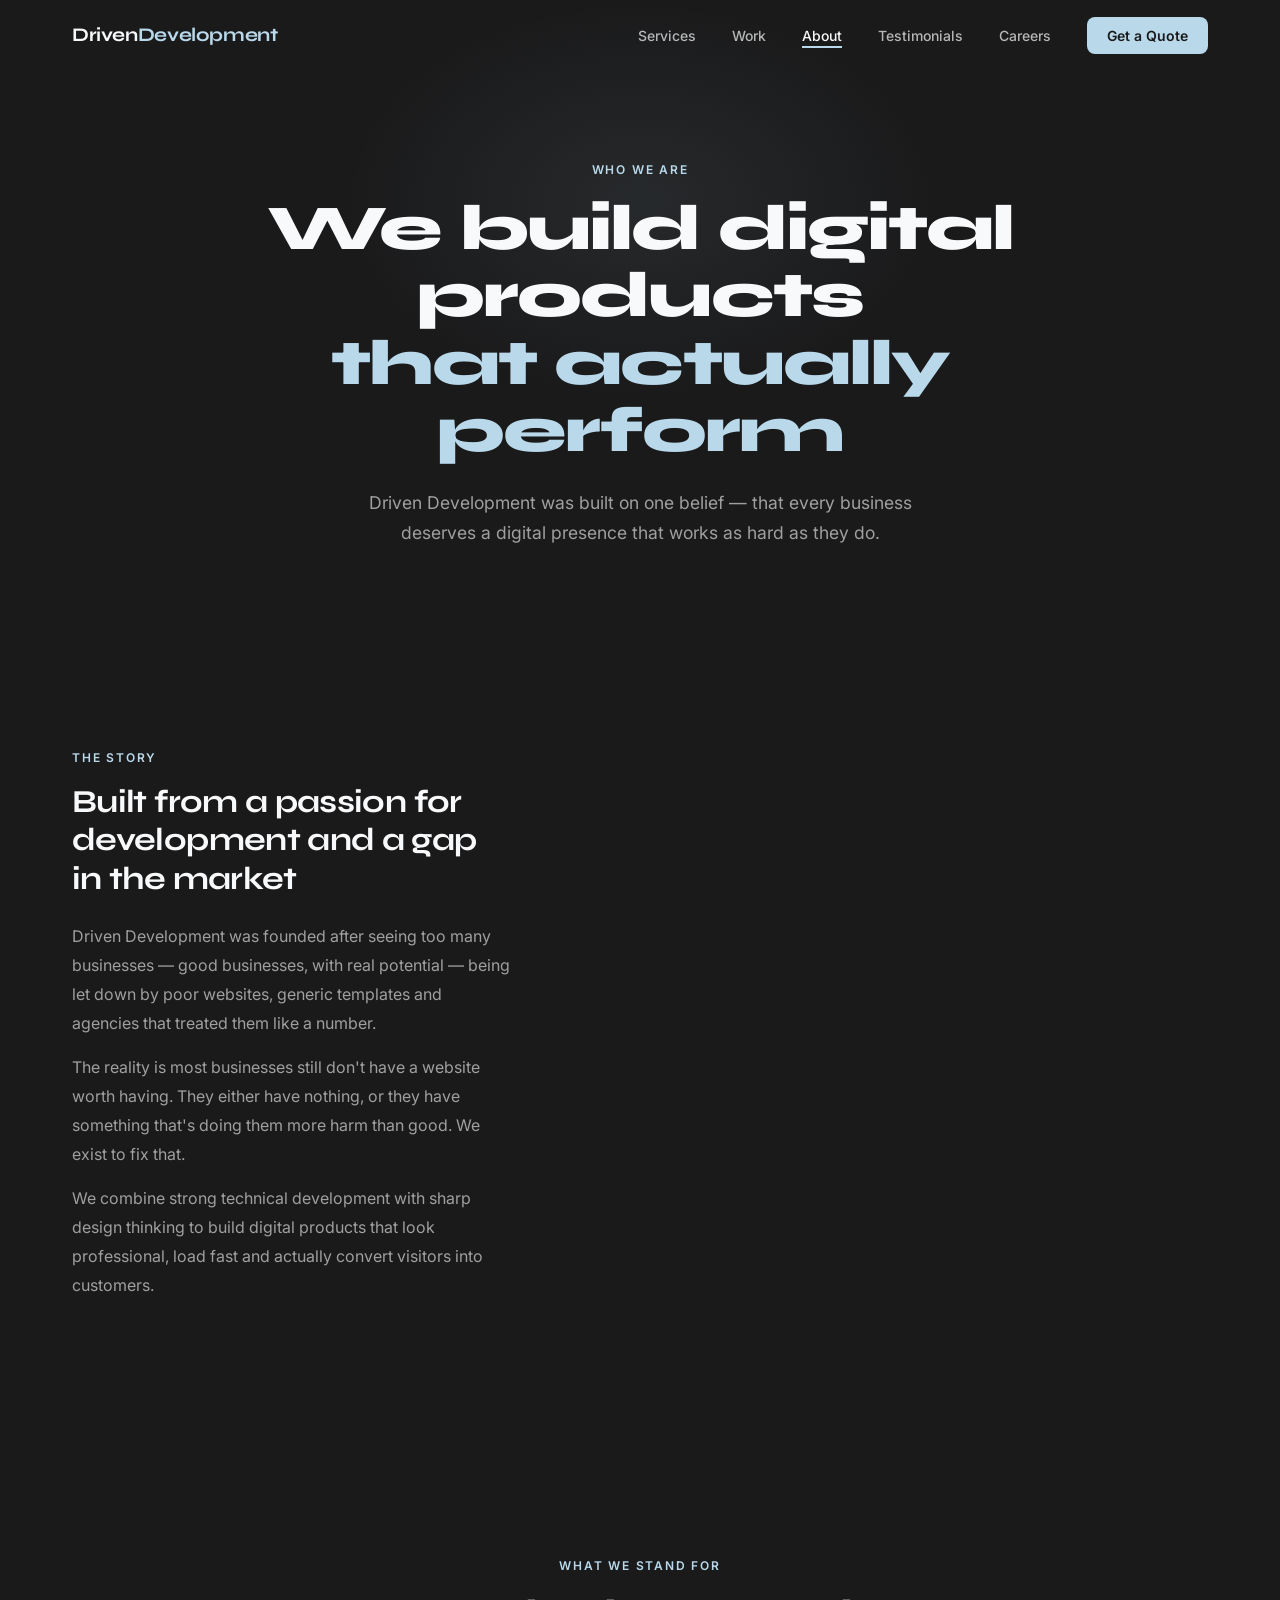
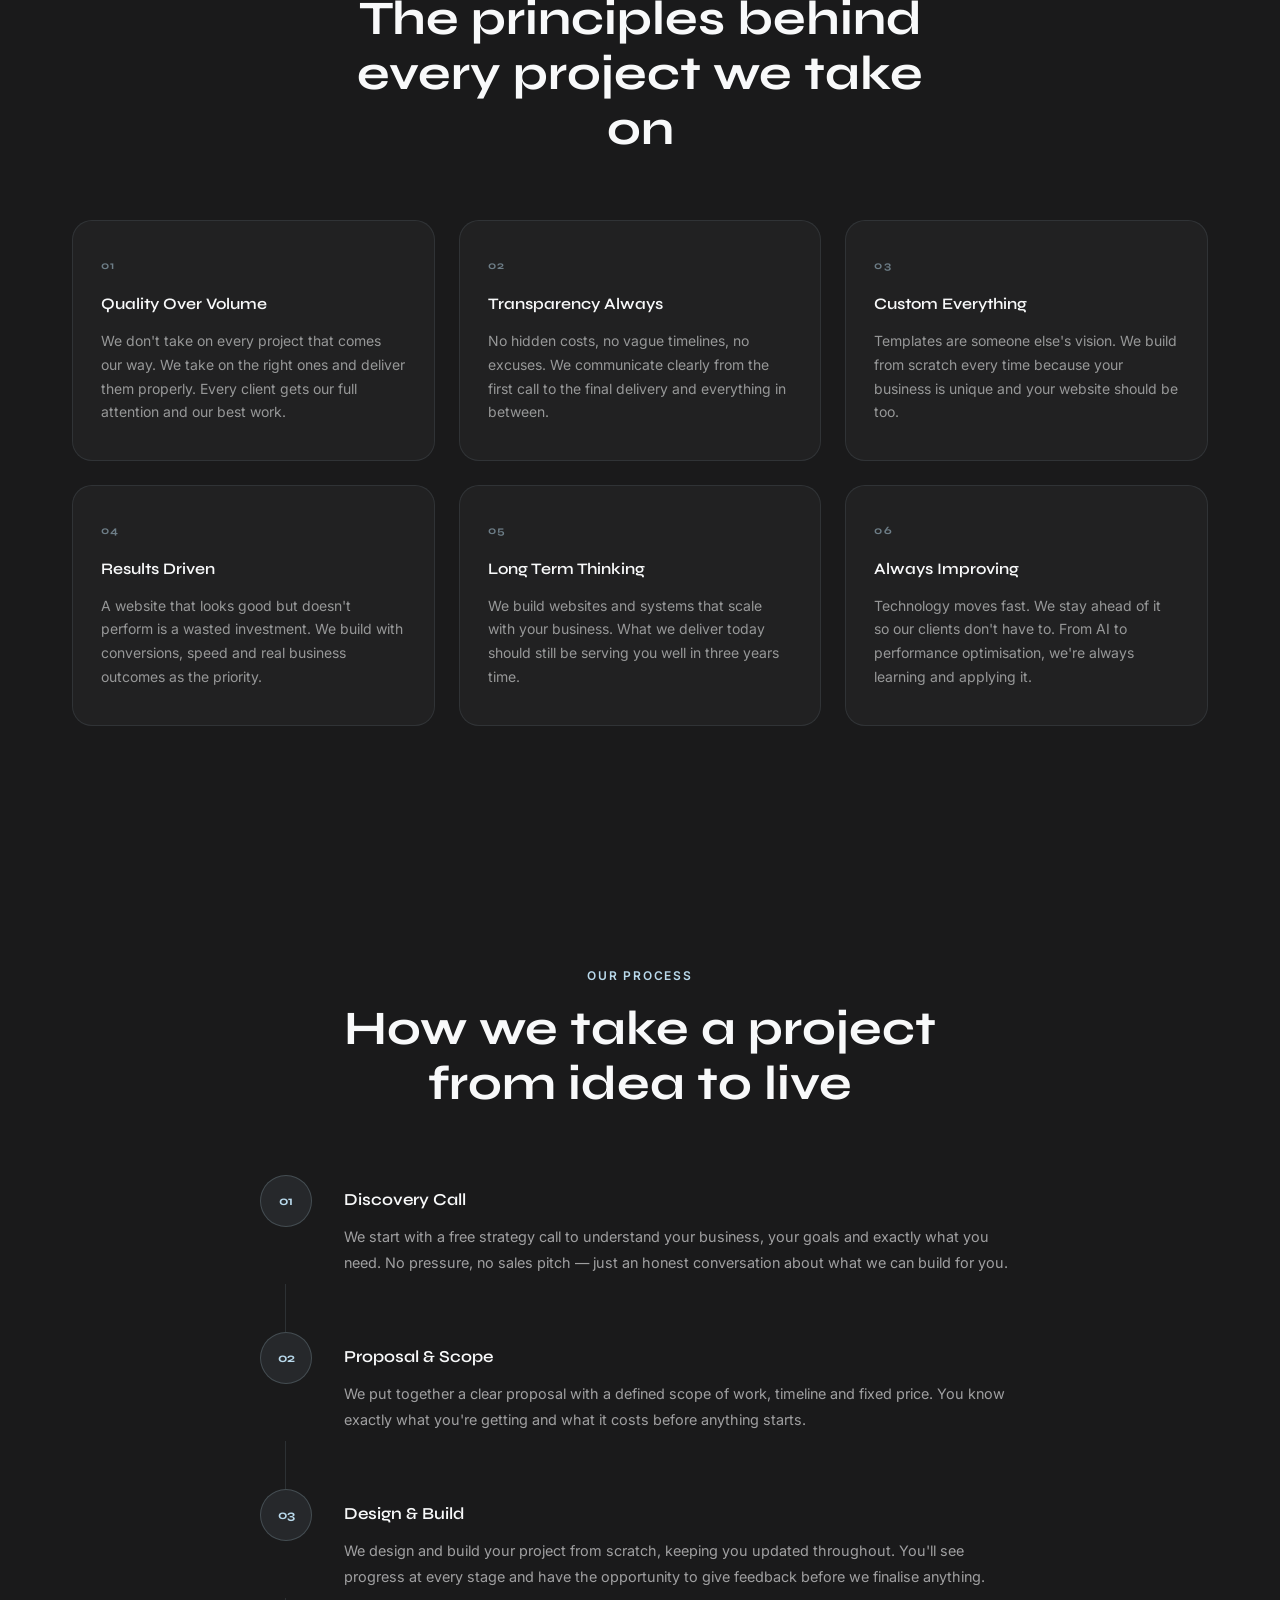
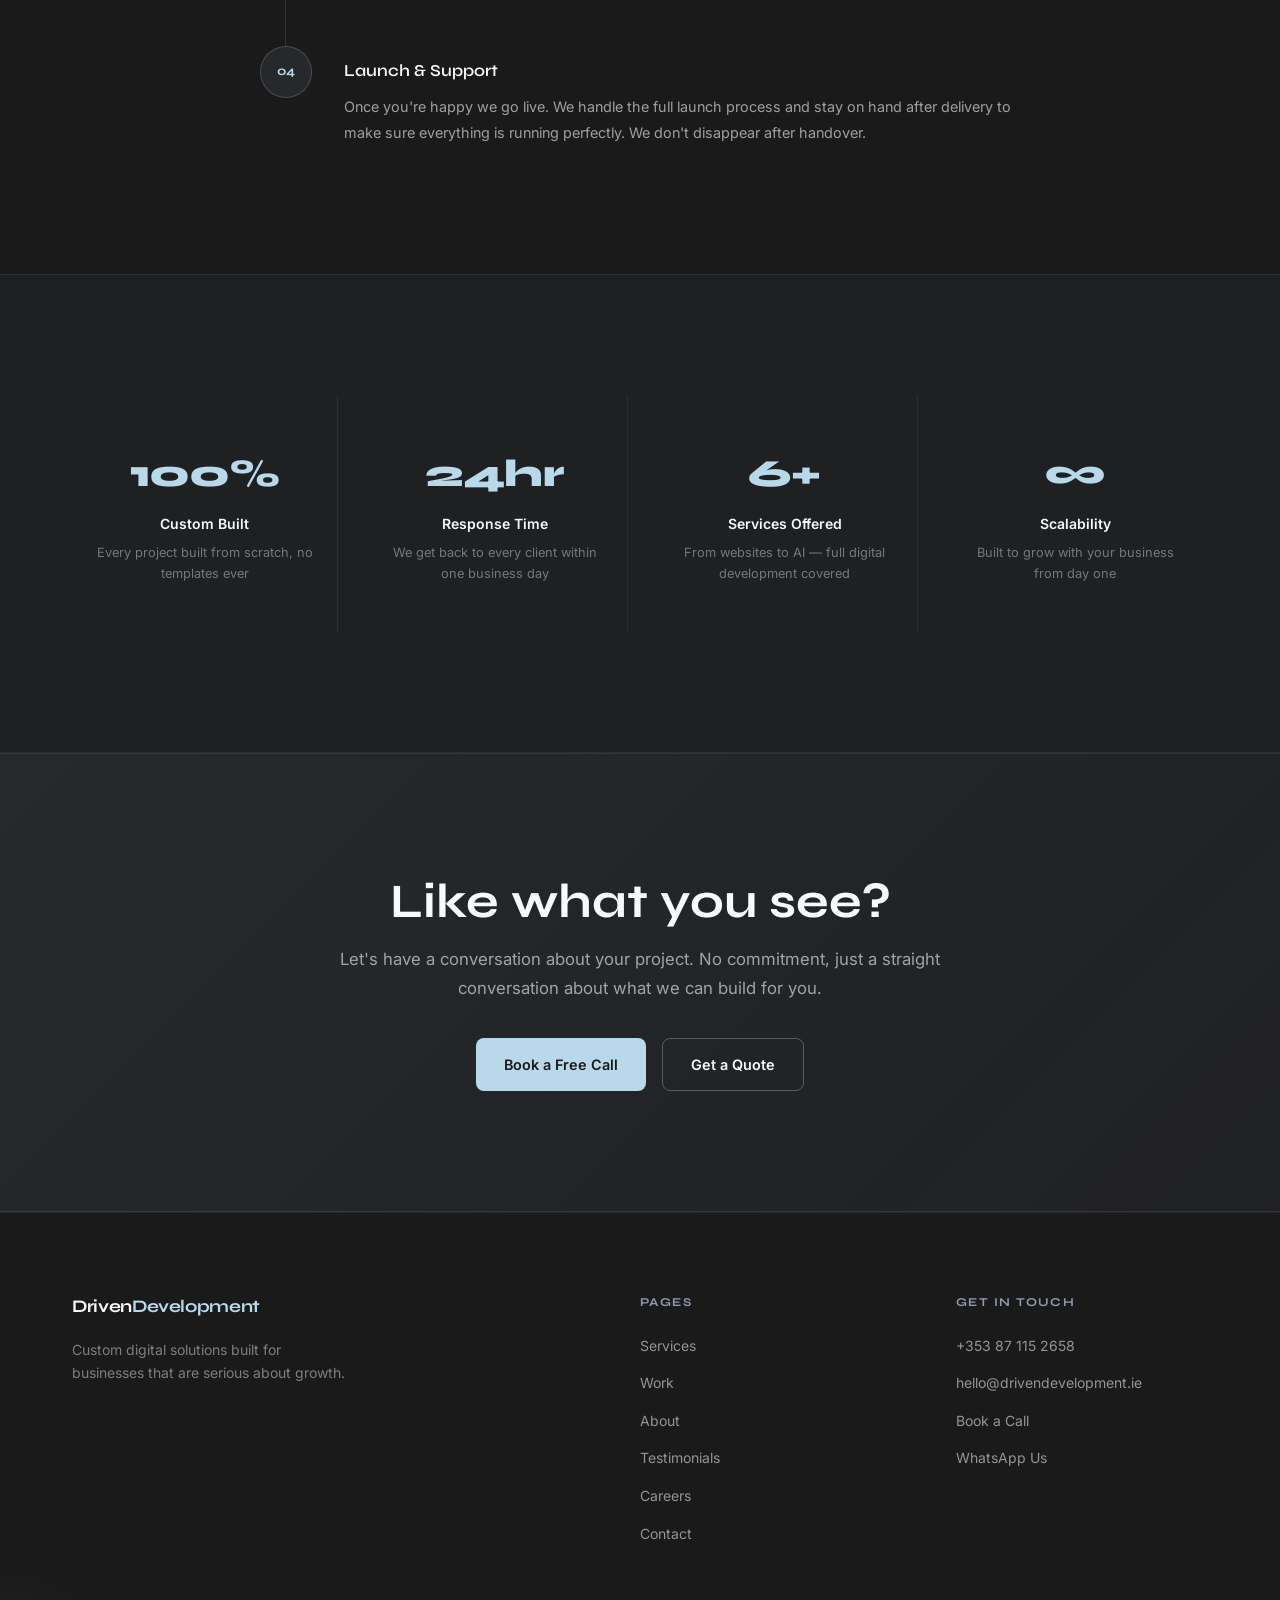
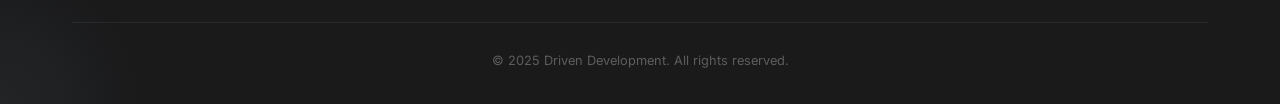
==== commit 3918c384: "Remove photo placeholder from about section Removed the photo placeholder section from the about pag" ====
--- a/pages/about.html
+++ b/pages/about.html
@@ -48,15 +48,7 @@
   <section class="about-story section">
     <div class="container">
       <div class="about-story__inner">
-        <div class="about-story__left">
-          <div class="about-story__photo">
-            <div class="about-photo__placeholder">
-              <svg viewBox="0 0 24 24" fill="none" stroke="currentColor" stroke-width="0.75"><path d="M20 21v-2a4 4 0 0 0-4-4H8a4 4 0 0 0-4 4v2"/><circle cx="12" cy="7" r="4"/></svg>
-              <span>Photo Coming Soon</span>
-            </div>
-          </div>
-        </div>
-        <div class="about-story__right">
+        <div class="about-story__right" style="max-width: 720px;">
           <p class="section__label">The Story</p>
           <h2 class="about-story__title">Built from a passion for development and a gap in the market</h2>
           <p class="about-story__body">Driven Development was founded after seeing too many businesses — good businesses, with real potential — being let down by poor websites, generic templates and agencies that treated them like a number.</p>
@@ -234,4 +226,4 @@
   <script src="../script.js"></script>
   <script src="../pages/pages.js"></script>
 </body>
-</html>+</html>
--- a/style.css
+++ b/style.css
@@ -937,4 +937,16 @@
     top: 20px;
     right: 10px;
   }
-}+}
+
+/* --- WORK PREVIEW IMAGE FIX --- */
+.work__item {
+  position: relative;
+  overflow: hidden;
+  display: block;
+  text-decoration: none;
+}
+
+.work__item:hover .work__overlay {
+  opacity: 1;
+}
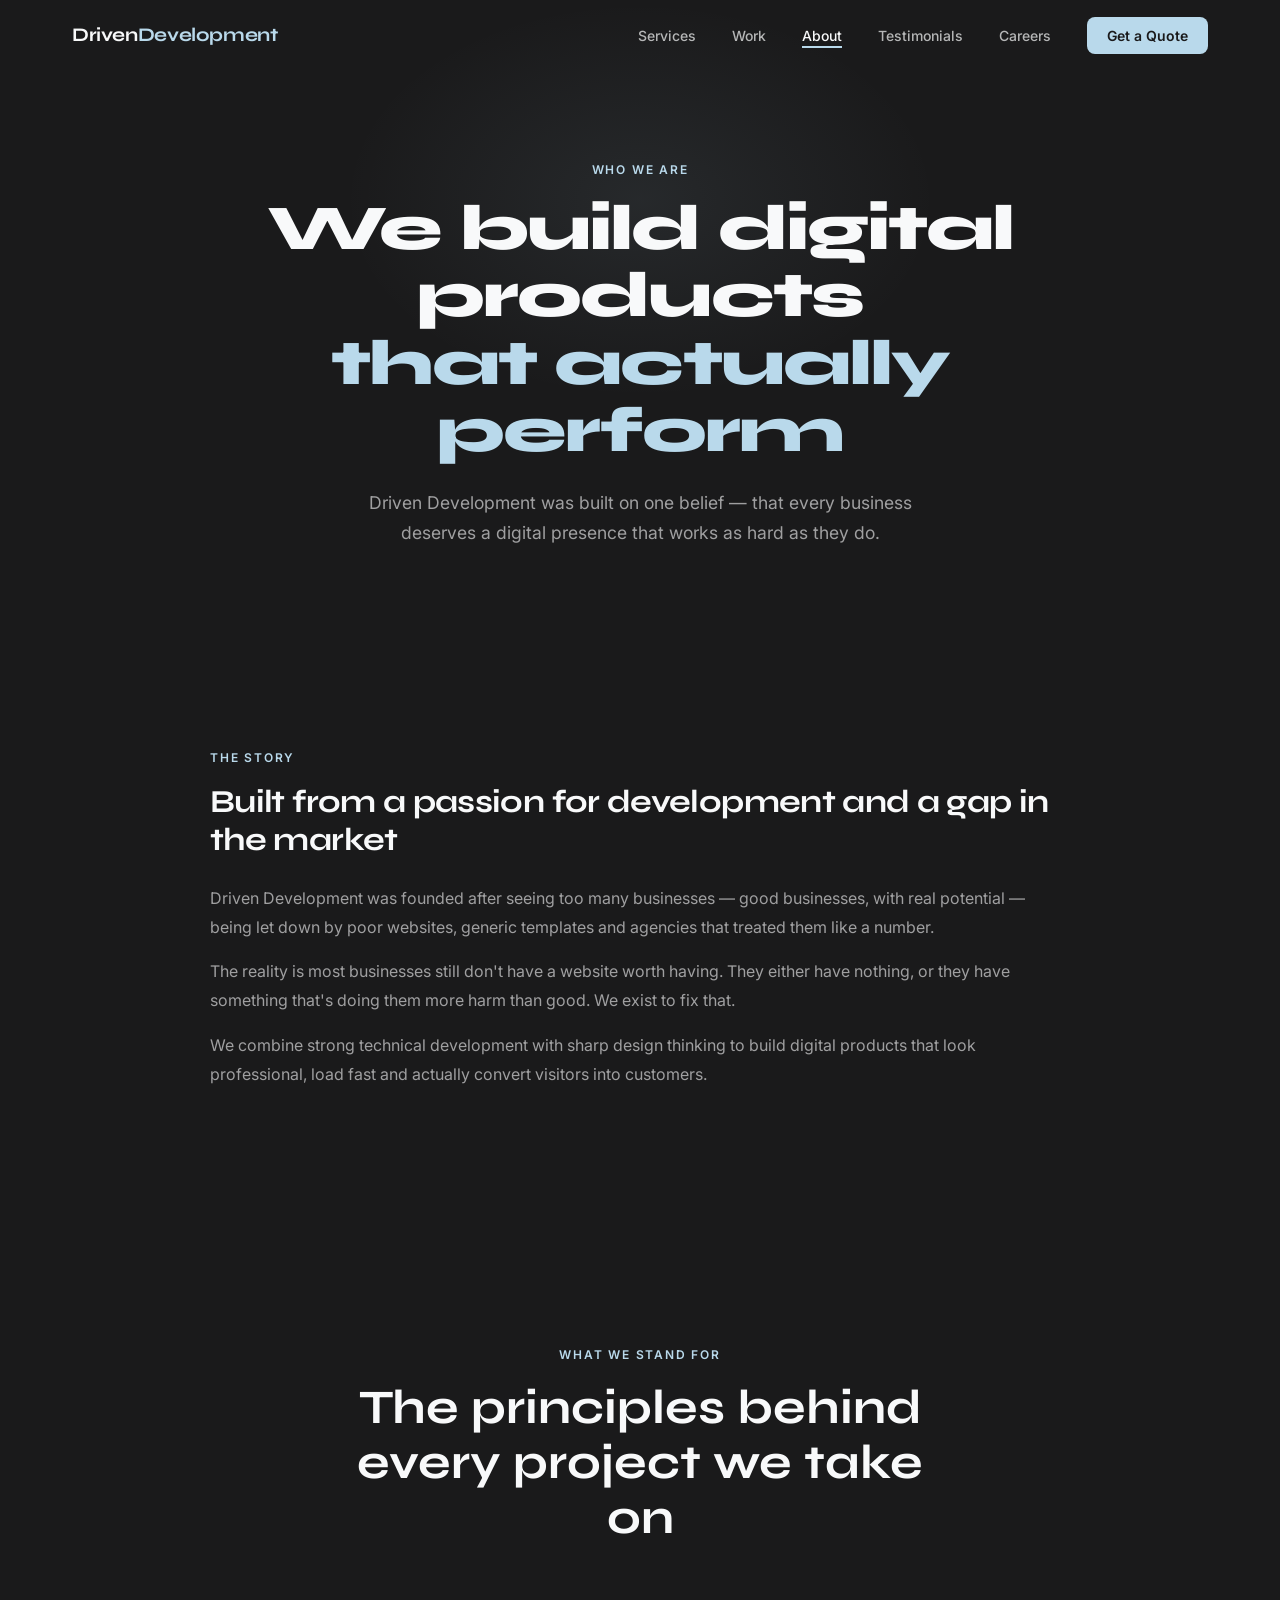
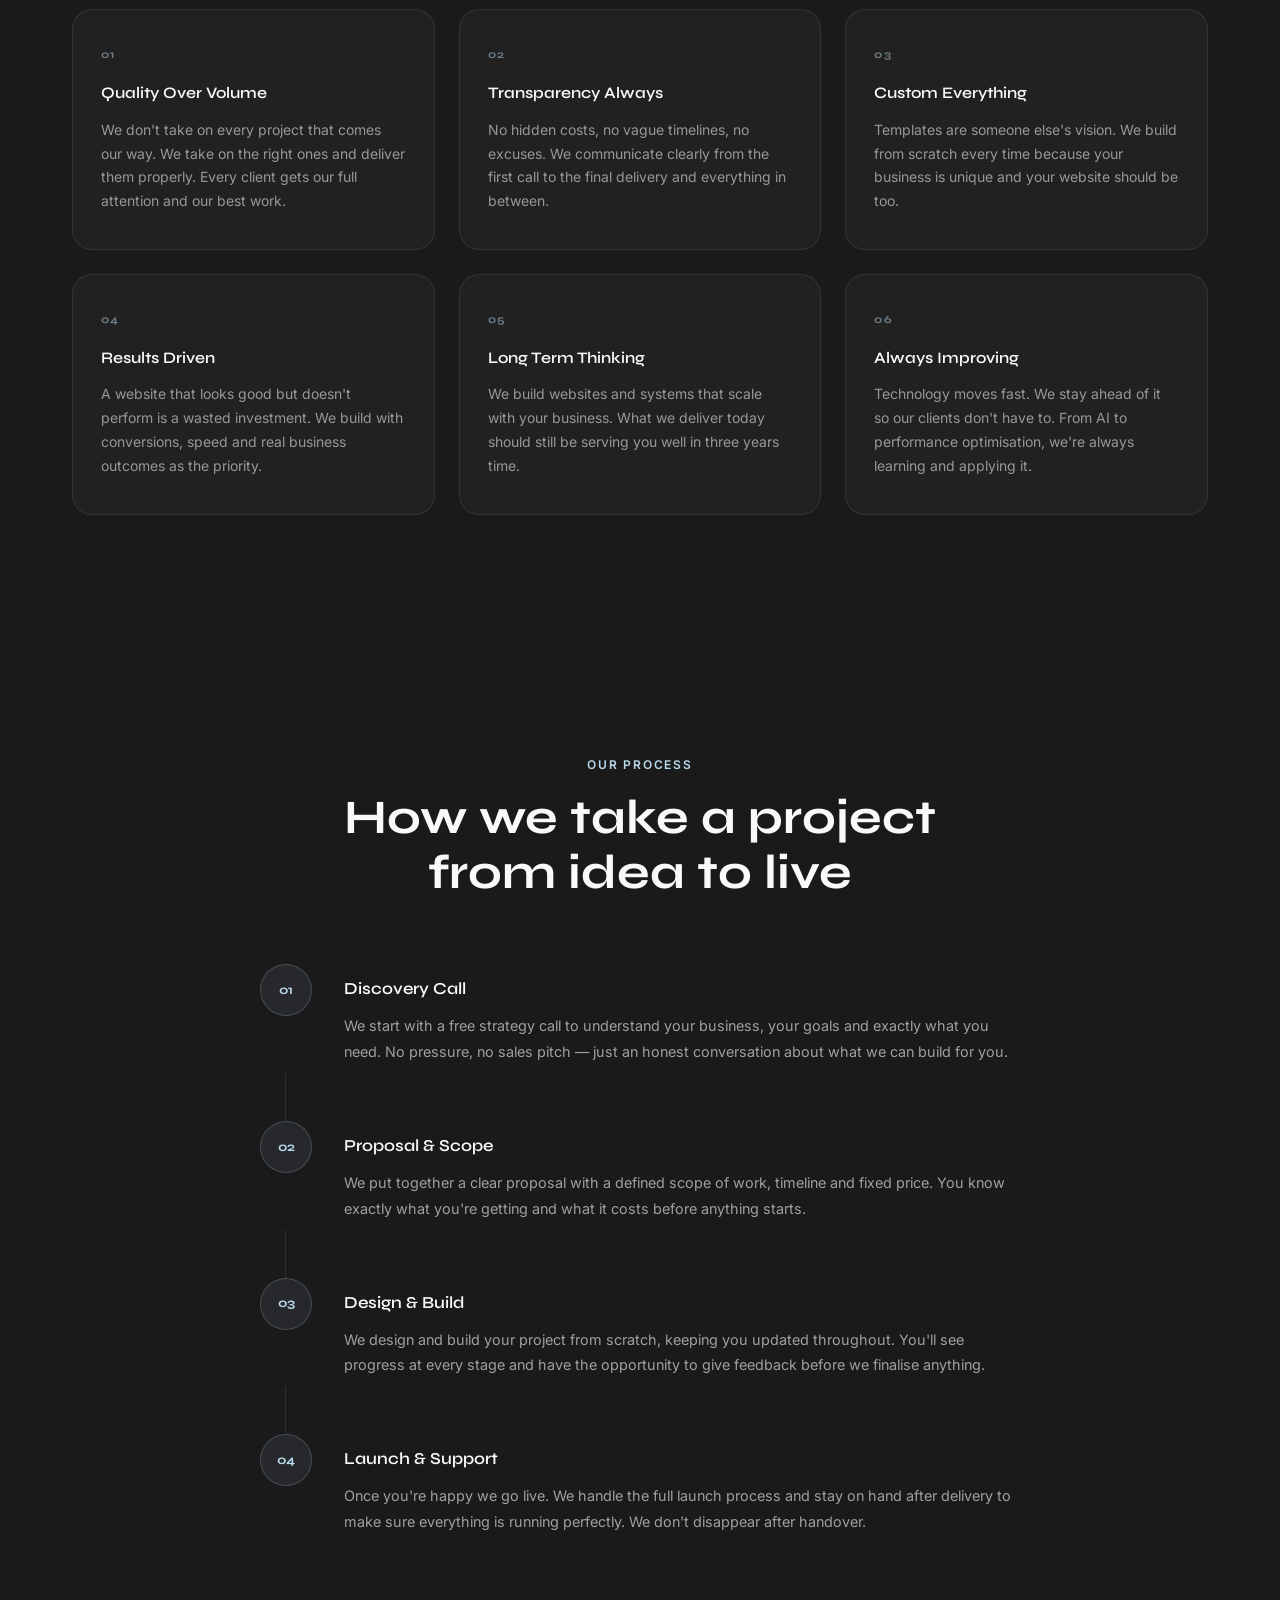
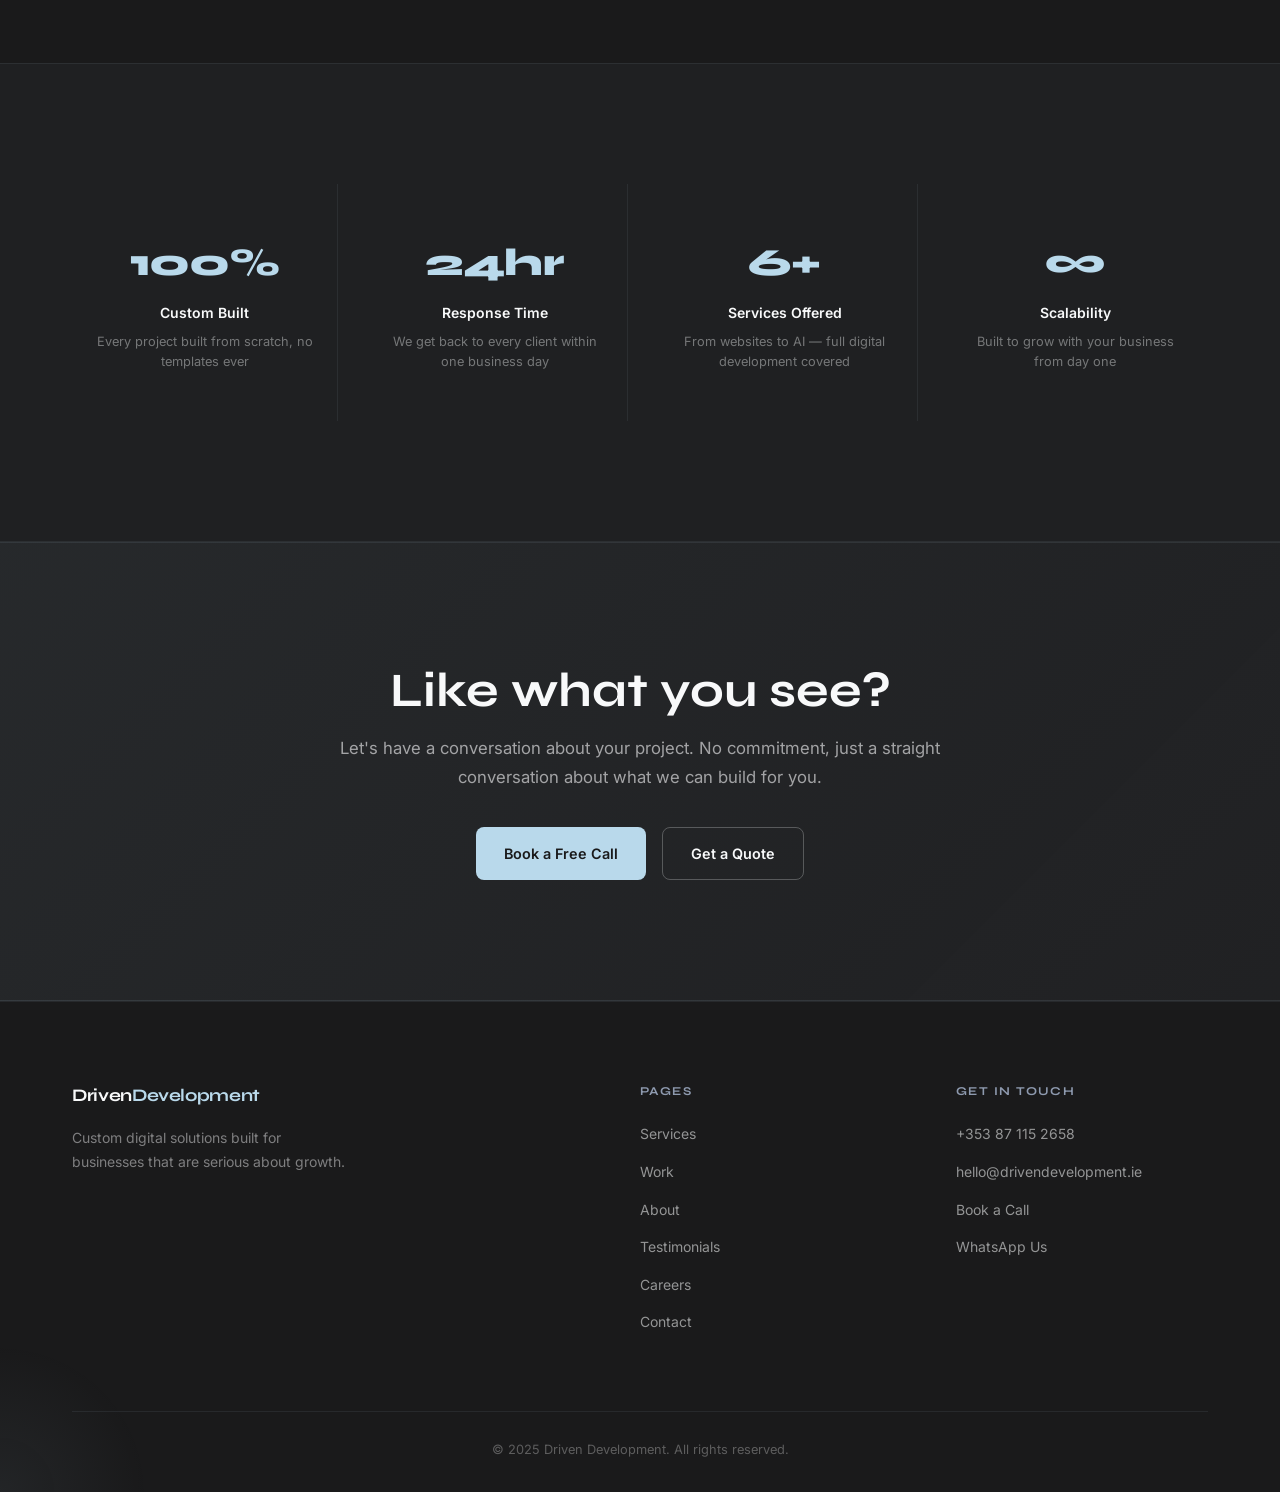
==== commit 3e64546e: "Update about section layout and styling" ====
--- a/pages/about.html
+++ b/pages/about.html
@@ -47,8 +47,8 @@
   <!-- STORY SECTION -->
   <section class="about-story section">
     <div class="container">
-      <div class="about-story__inner">
-        <div class="about-story__right" style="max-width: 720px;">
+      <div class="about-story__inner" style="display:block;">
+        <div class="about-story__right" style="max-width: 860px; margin: 0 auto;">          
           <p class="section__label">The Story</p>
           <h2 class="about-story__title">Built from a passion for development and a gap in the market</h2>
           <p class="about-story__body">Driven Development was founded after seeing too many businesses — good businesses, with real potential — being let down by poor websites, generic templates and agencies that treated them like a number.</p>
--- a/style.css
+++ b/style.css
@@ -664,8 +664,8 @@
 }
 
 .testimonial__stars {
-  color: var(--cream);
-  font-size: 1rem;
+  color: #F5A623;  
+   font-size: 1rem;
   letter-spacing: 2px;
   margin-bottom: 16px;
 }
--- a/pages/pages.css
+++ b/pages/pages.css
@@ -1152,4 +1152,20 @@
     padding: 8px 16px;
     font-size: 0.8rem;
   }
-}+}
+
+/* --- SERVICE VISUAL IMAGE --- */
+.service-detail__visual--img {
+  position: relative;
+  padding: 0;
+  background: none;
+  border: none;
+}
+
+.service-detail__visual--img img {
+  width: 100%;
+  height: 100%;
+  object-fit: cover;
+  border-radius: var(--radius-lg);
+  display: block;
+}
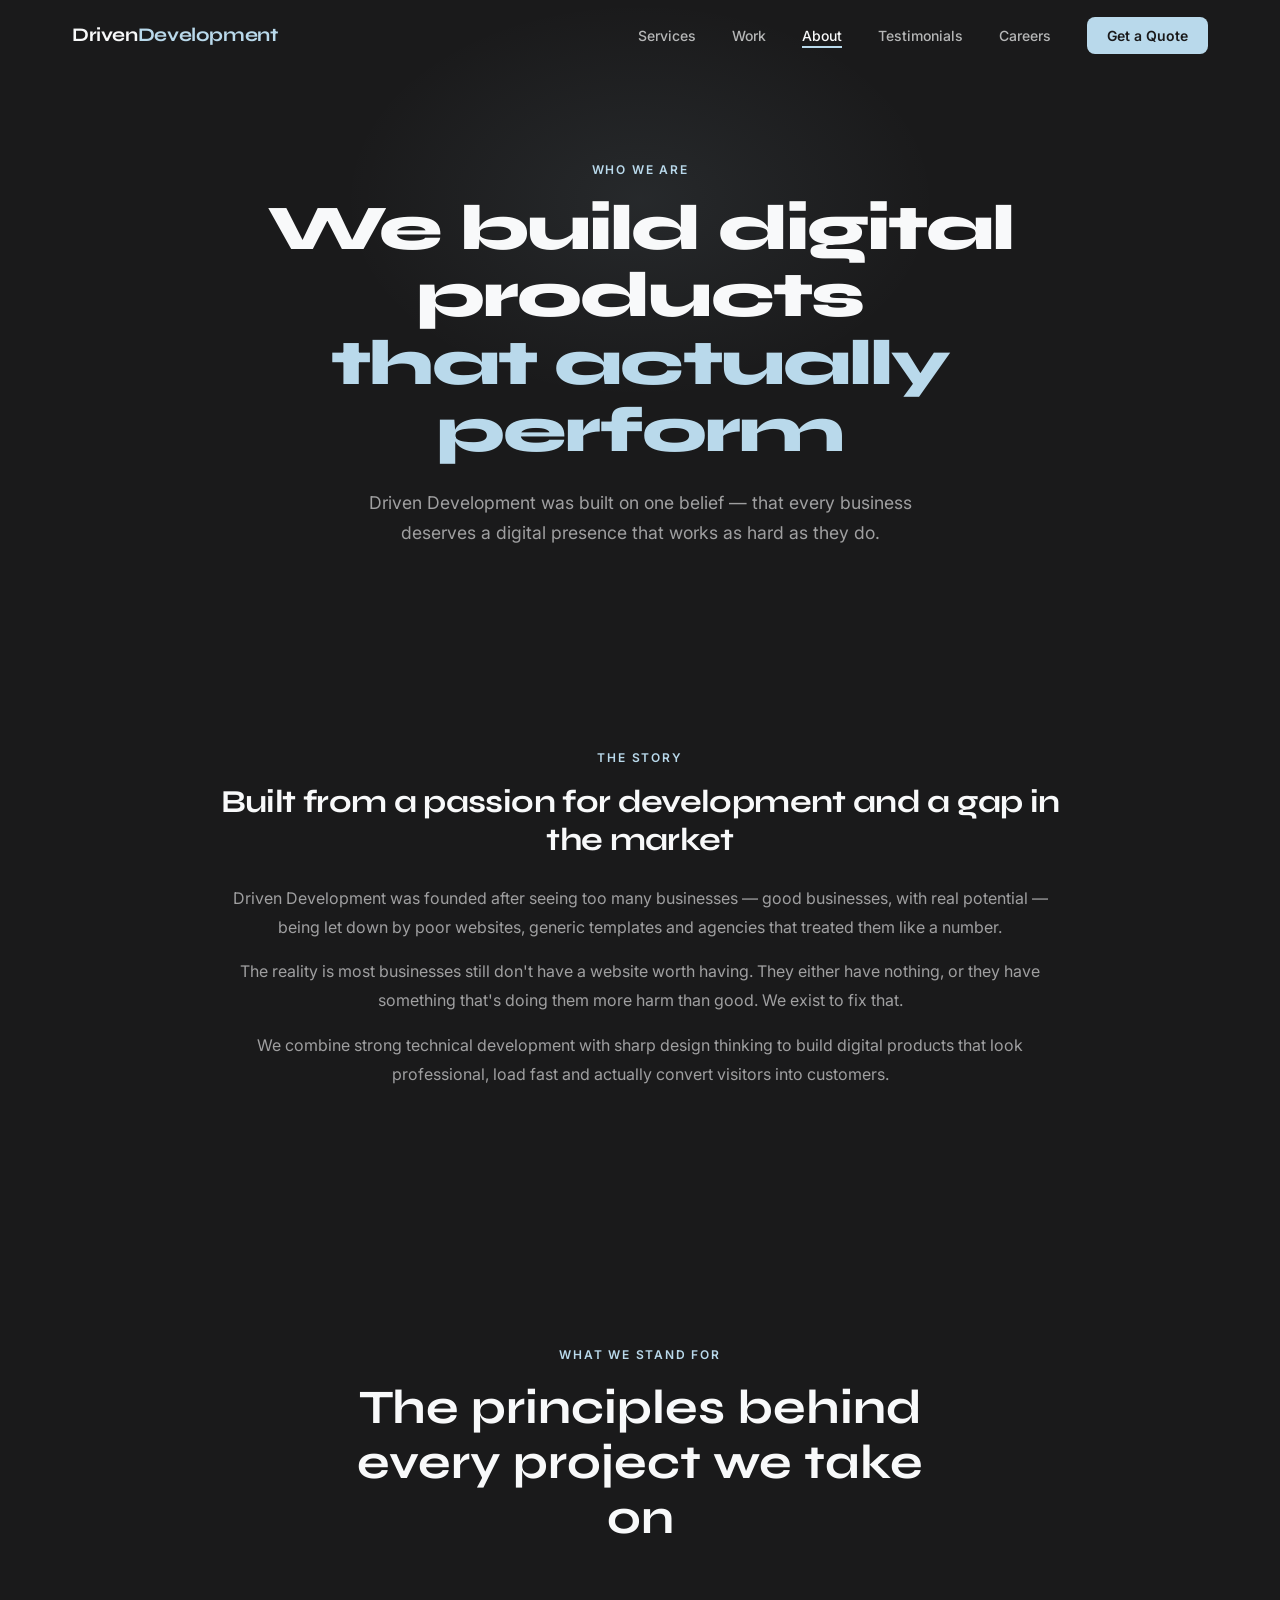
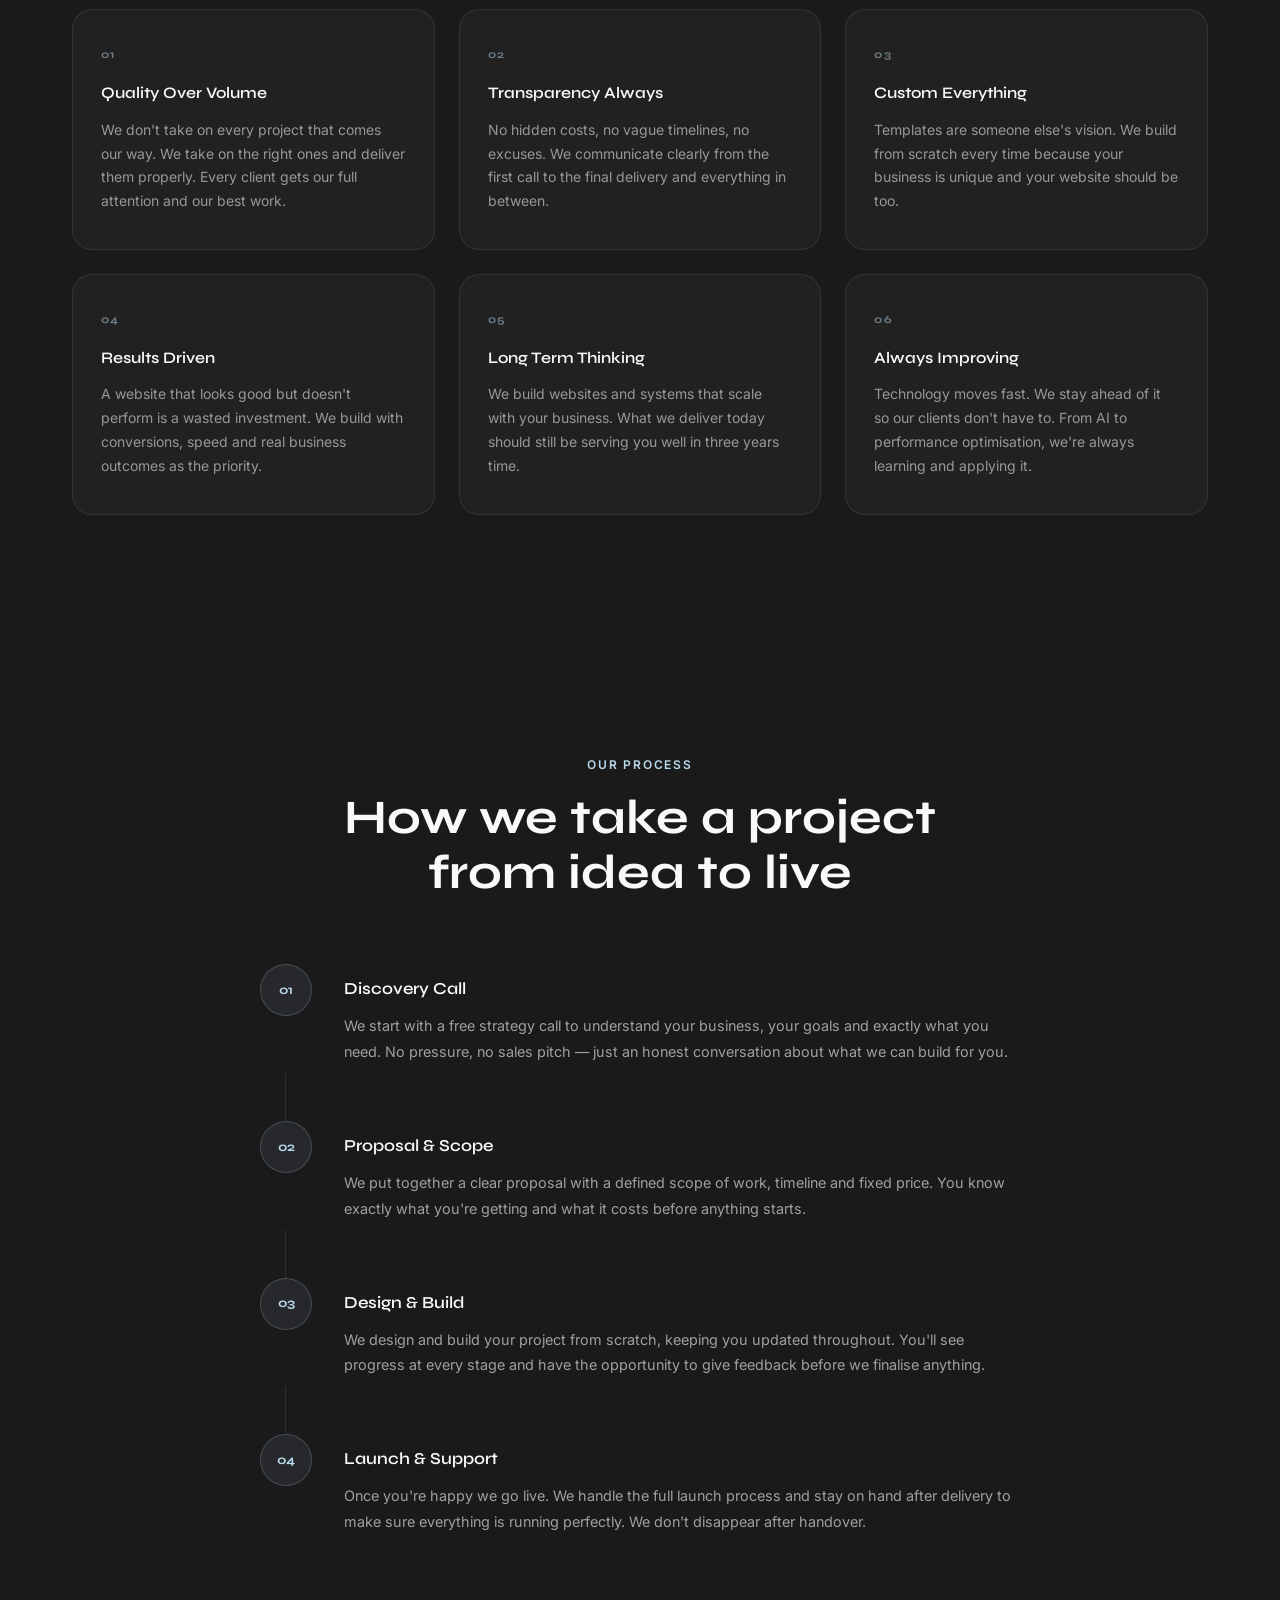
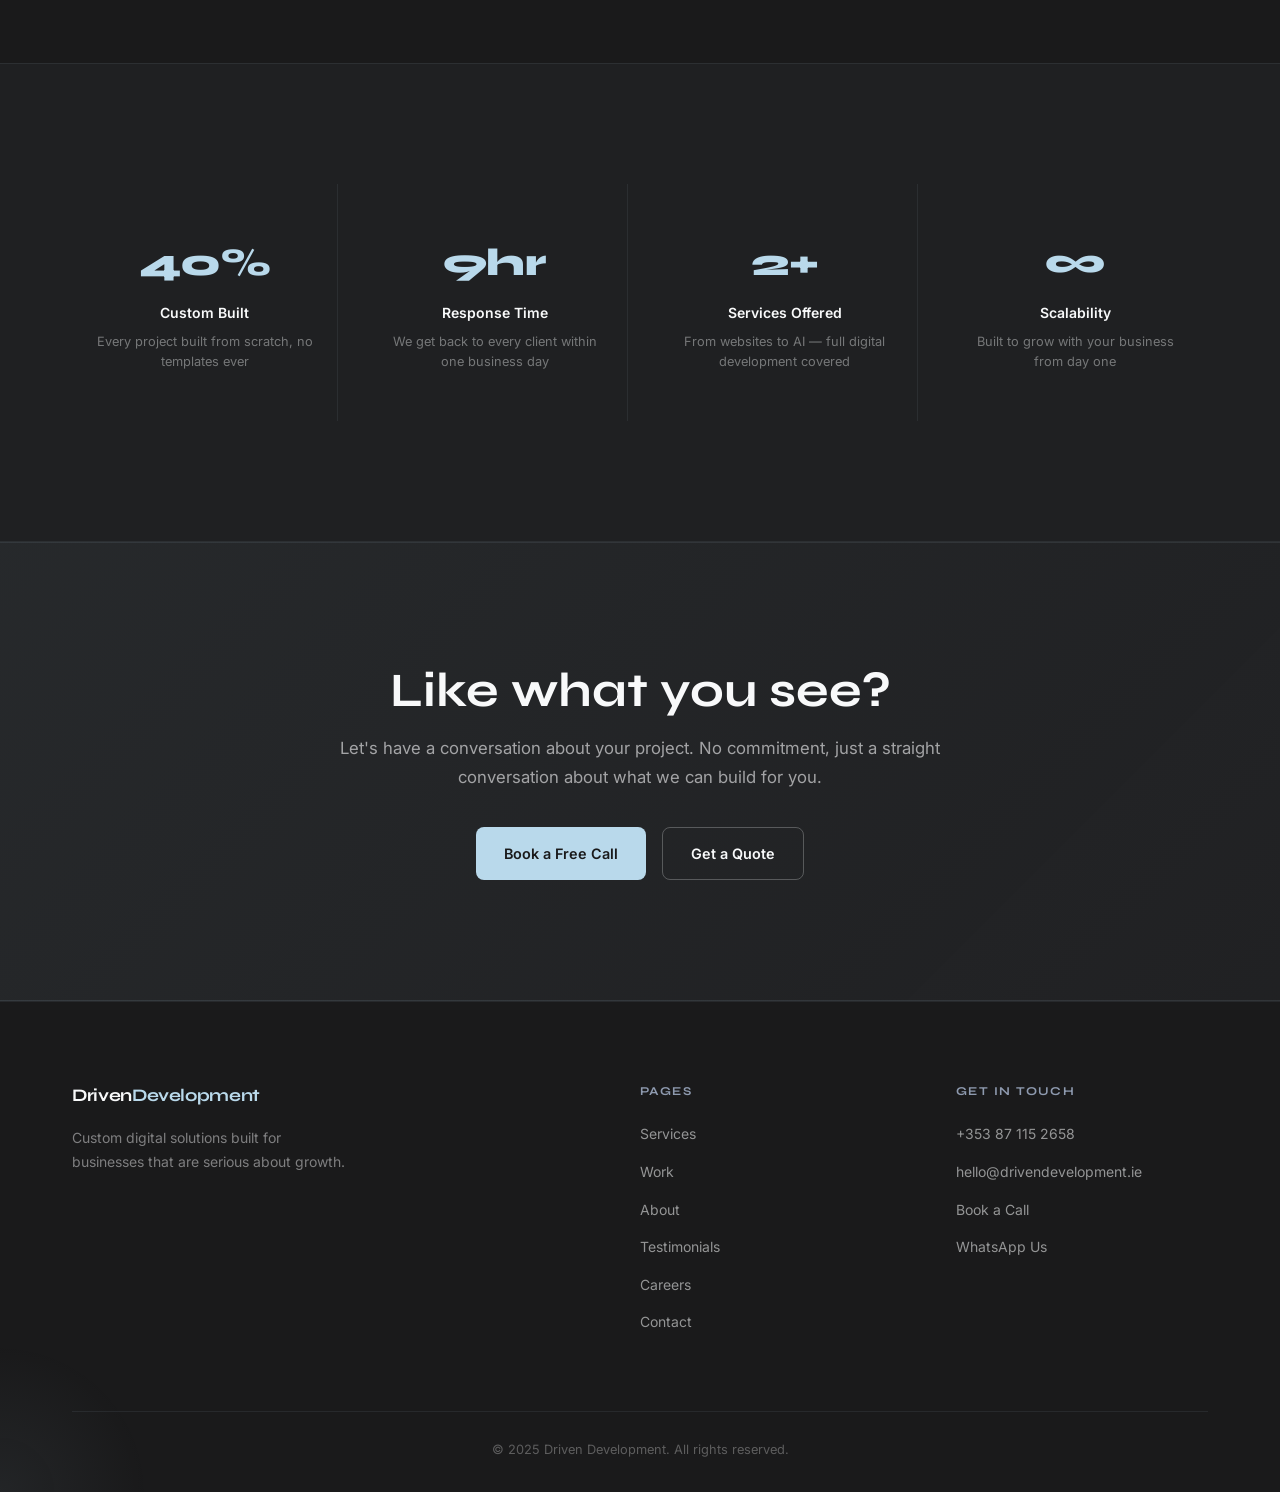
==== commit 69a0515d: "Change about story section layout to flexbox" ====
--- a/pages/about.html
+++ b/pages/about.html
@@ -47,8 +47,8 @@
   <!-- STORY SECTION -->
   <section class="about-story section">
     <div class="container">
-      <div class="about-story__inner" style="display:block;">
-        <div class="about-story__right" style="max-width: 860px; margin: 0 auto;">          
+<div class="about-story__inner" style="display:flex; flex-direction:column; align-items:center; text-align:center;">
+        <div class="about-story__right" style="max-width: 860px; margin: 0 auto;">
           <p class="section__label">The Story</p>
           <h2 class="about-story__title">Built from a passion for development and a gap in the market</h2>
           <p class="about-story__body">Driven Development was founded after seeing too many businesses — good businesses, with real potential — being let down by poor websites, generic templates and agencies that treated them like a number.</p>
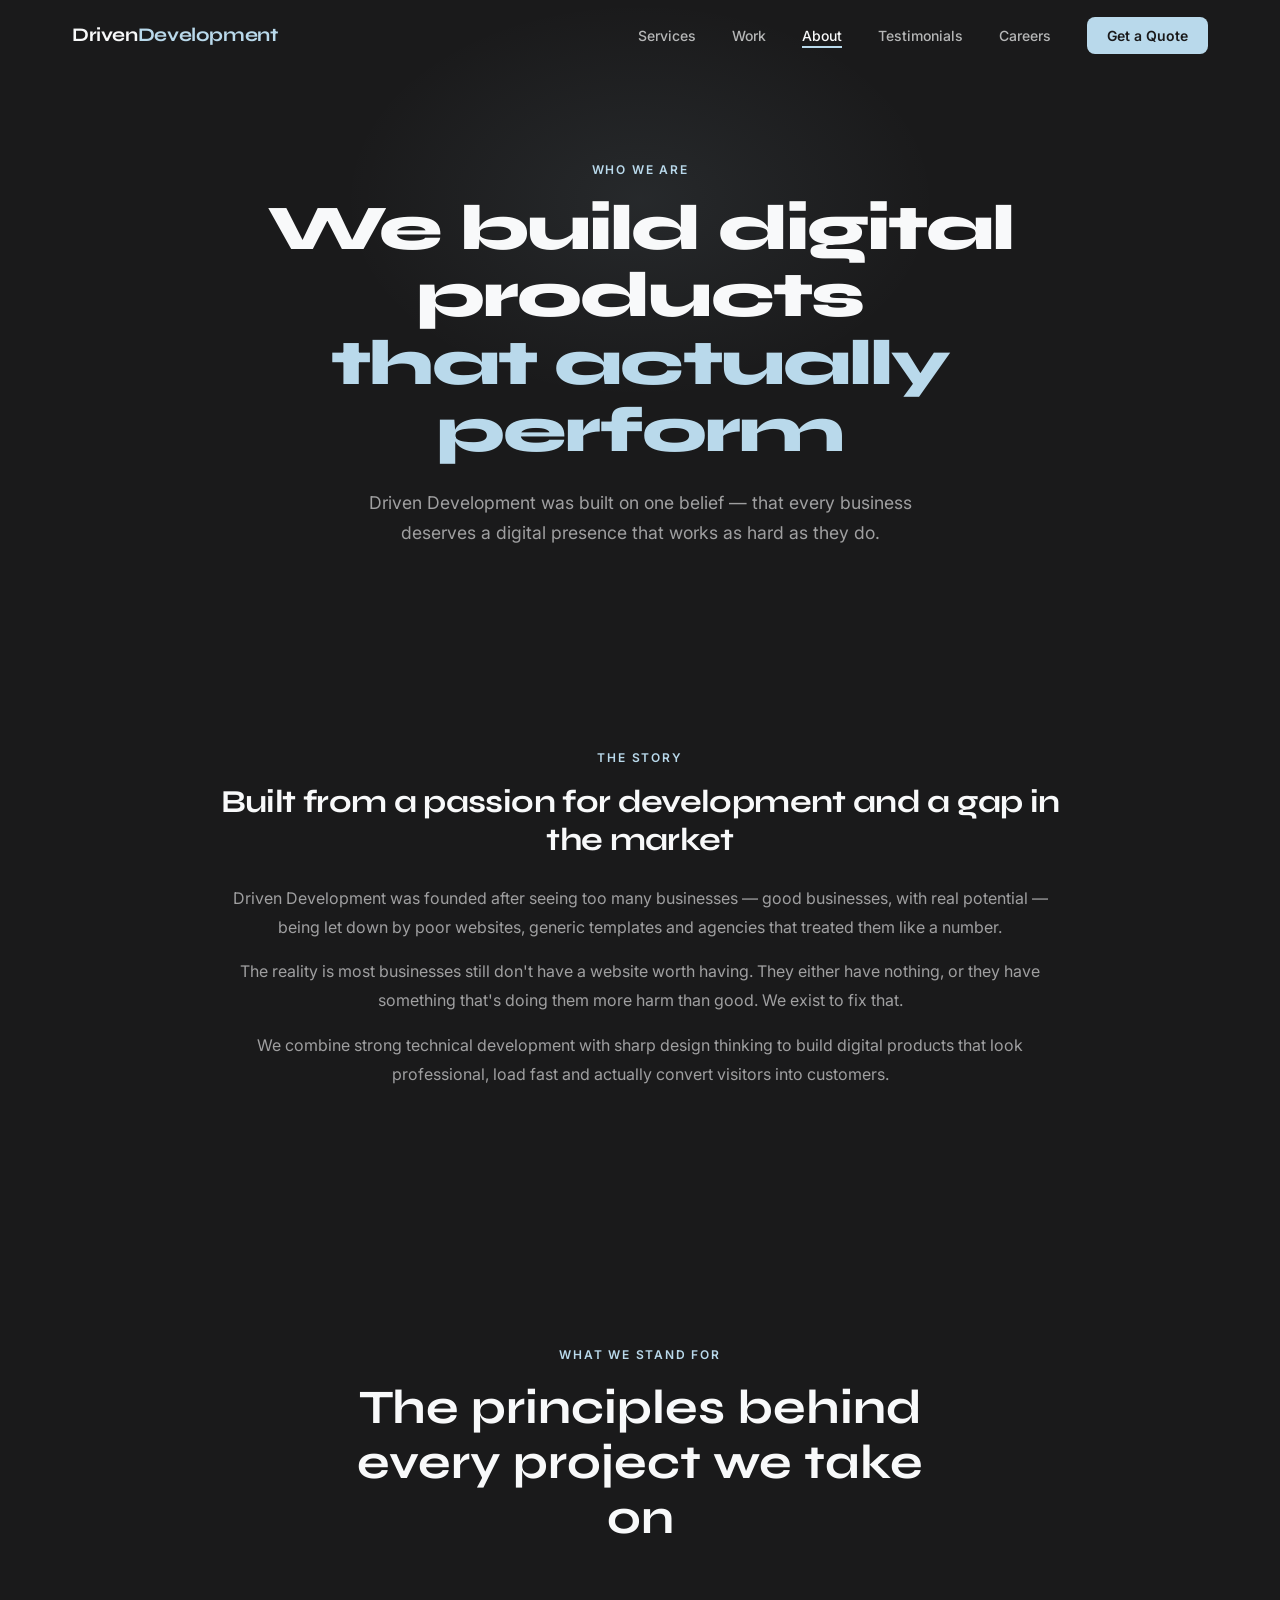
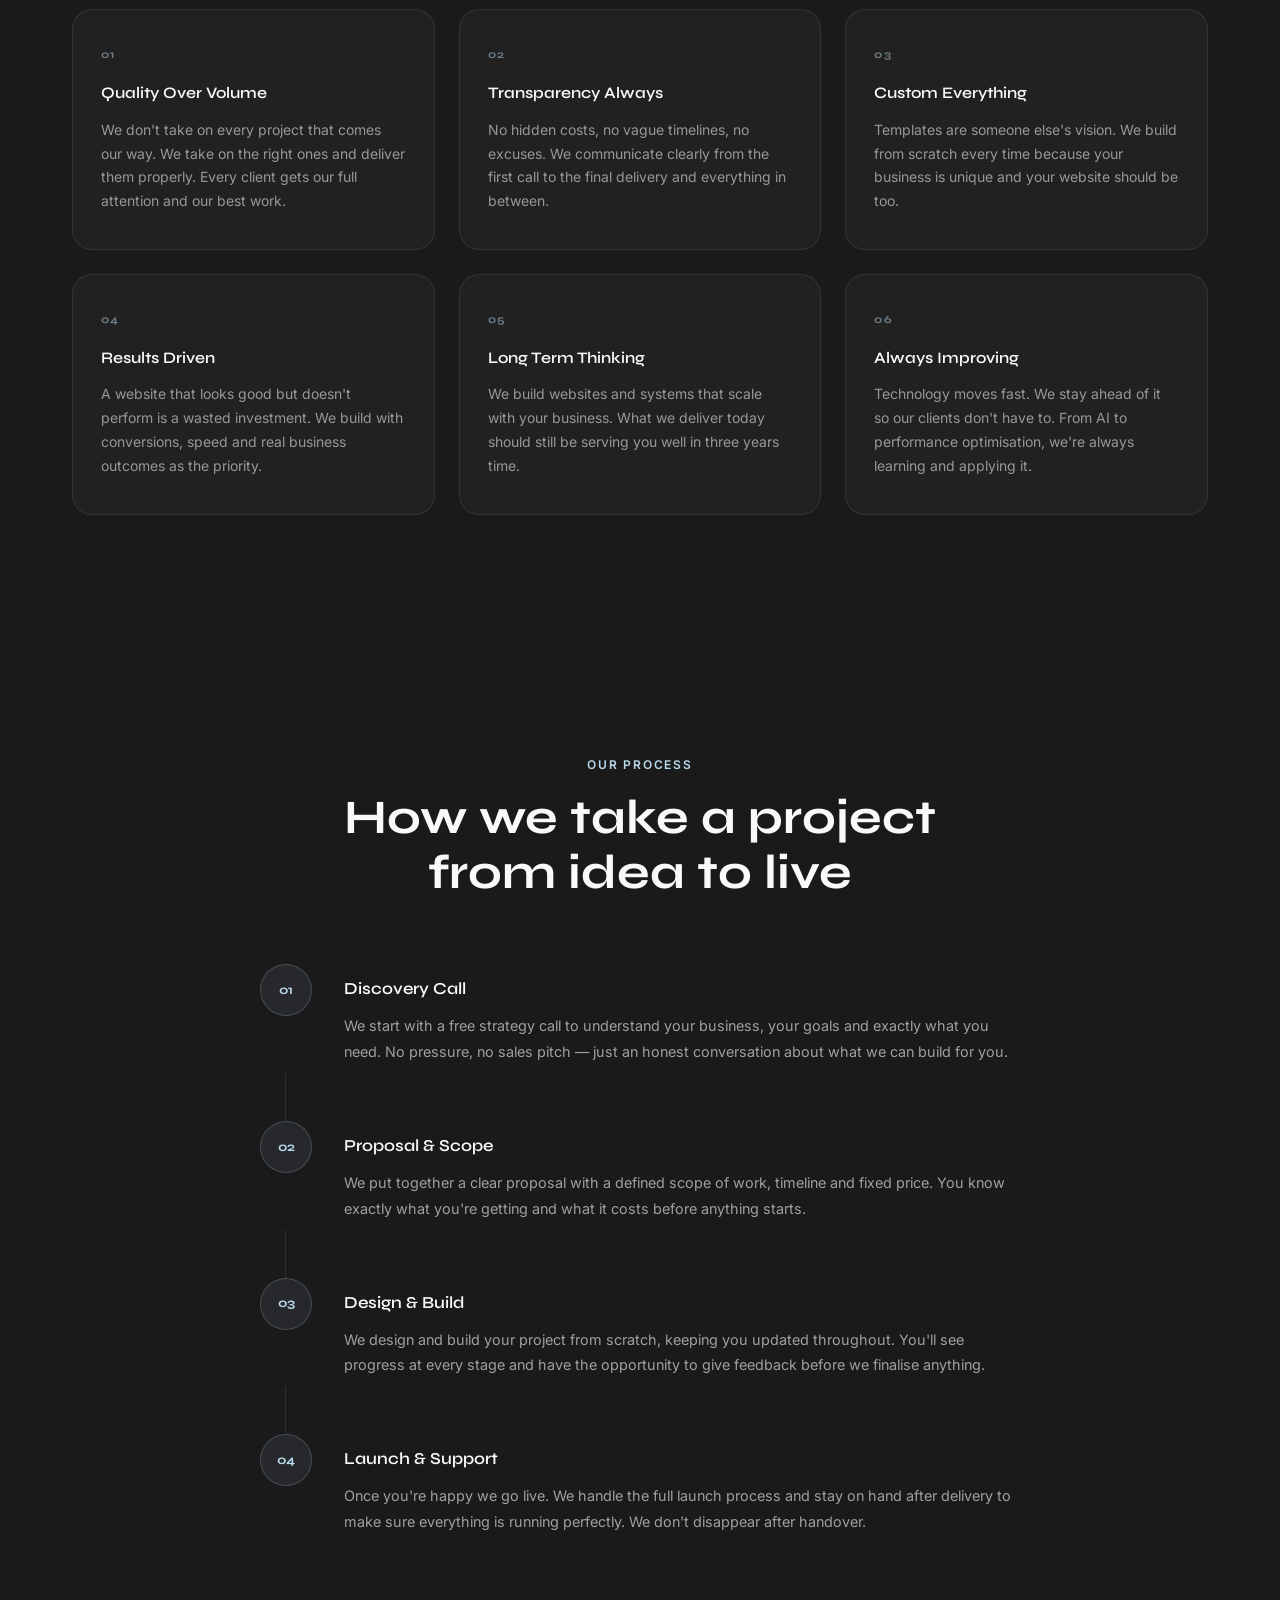
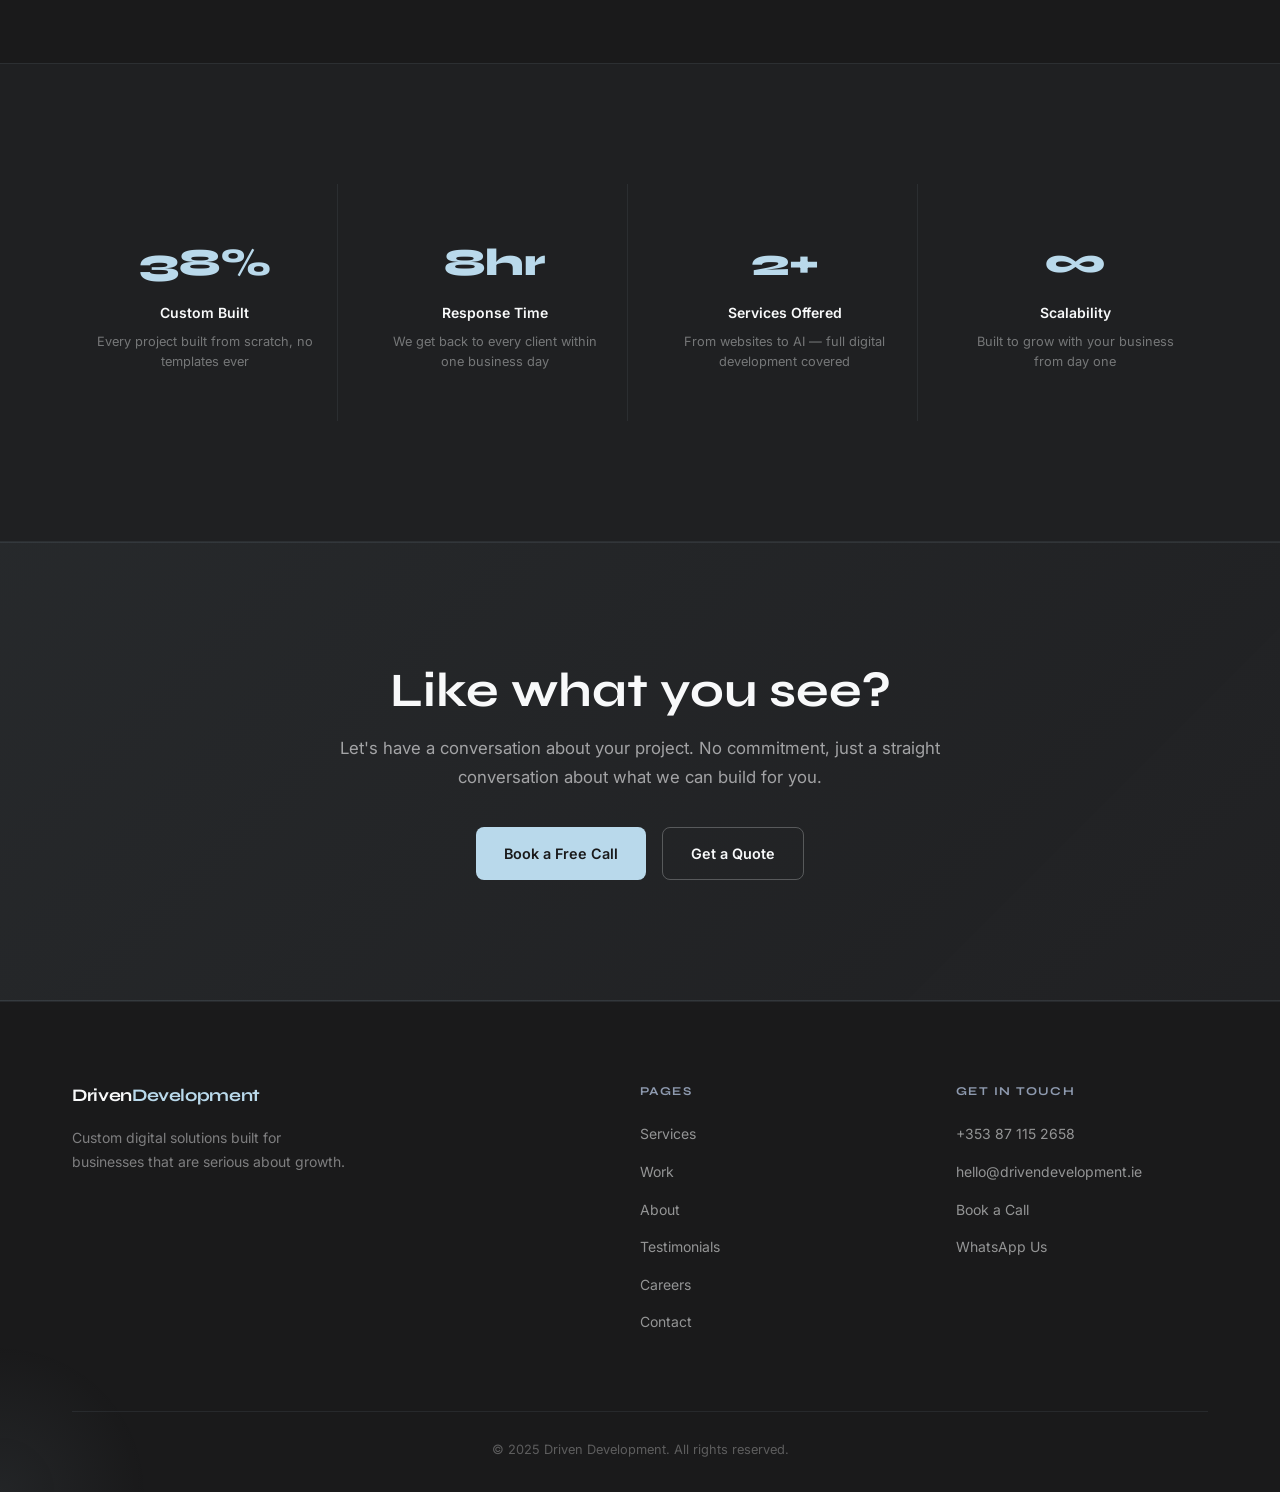
==== commit 07e150fa: "Update about.html" ====
--- a/pages/about.html
+++ b/pages/about.html
@@ -48,8 +48,7 @@
   <section class="about-story section">
     <div class="container">
 <div class="about-story__inner" style="display:flex; flex-direction:column; align-items:center; text-align:center;">
-        <div class="about-story__right" style="max-width: 860px; margin: 0 auto;">
-          <p class="section__label">The Story</p>
+        <div class="about-story__right" style="max-width: 860px; margin: 0 auto; text-align:center;">          <p class="section__label">The Story</p>
           <h2 class="about-story__title">Built from a passion for development and a gap in the market</h2>
           <p class="about-story__body">Driven Development was founded after seeing too many businesses — good businesses, with real potential — being let down by poor websites, generic templates and agencies that treated them like a number.</p>
           <p class="about-story__body">The reality is most businesses still don't have a website worth having. They either have nothing, or they have something that's doing them more harm than good. We exist to fix that.</p>
